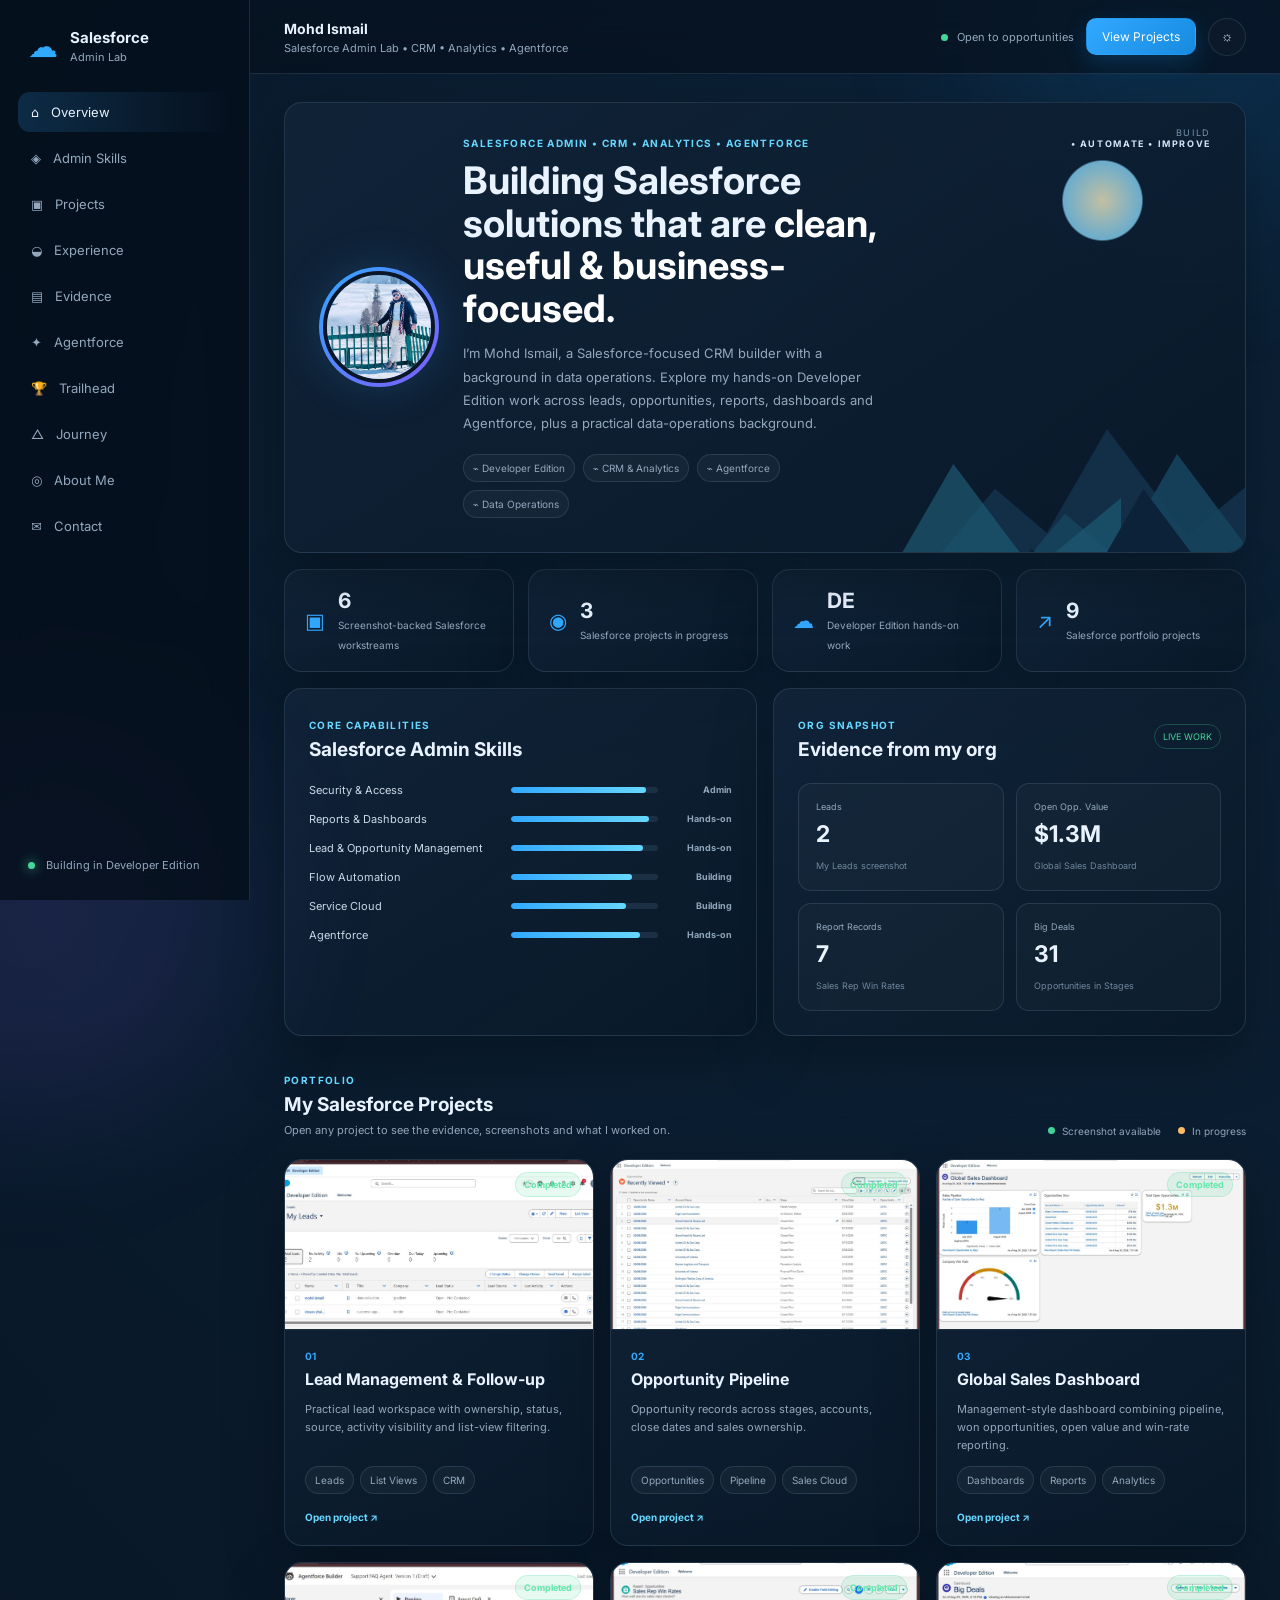
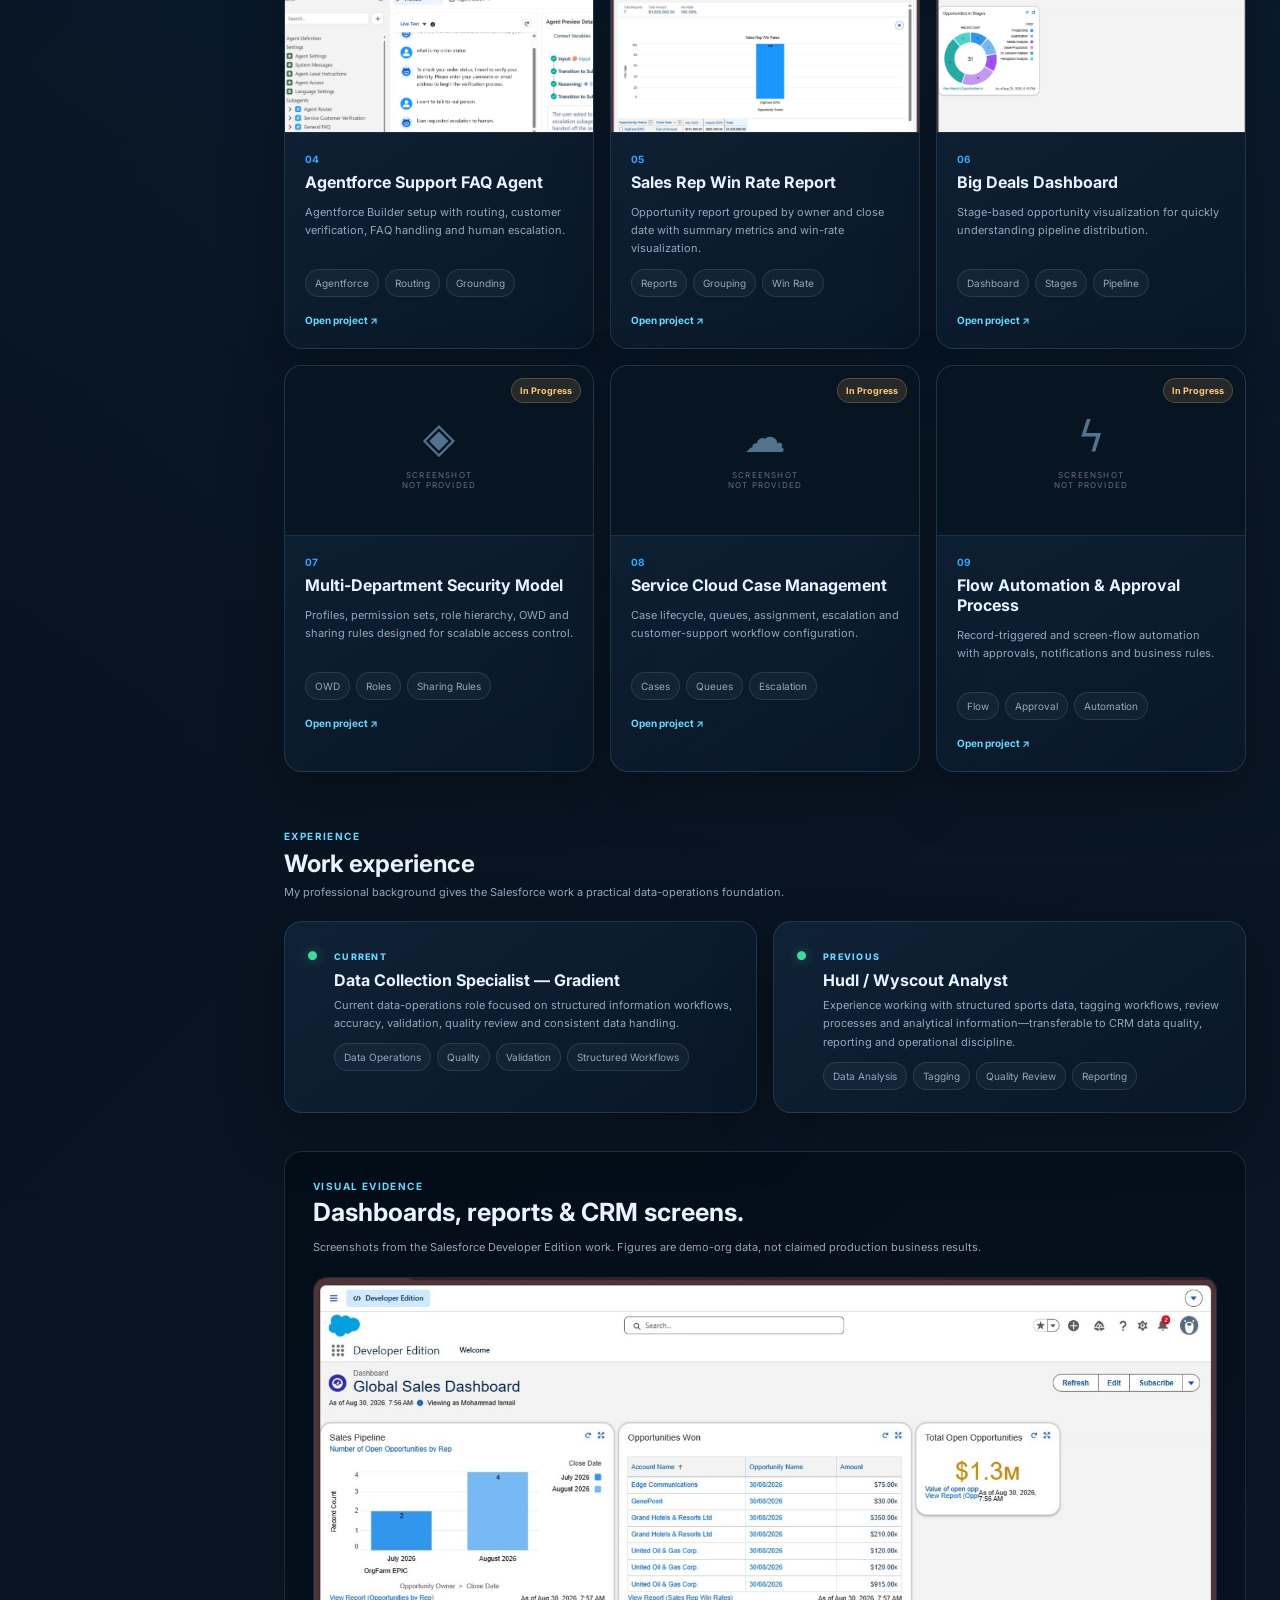
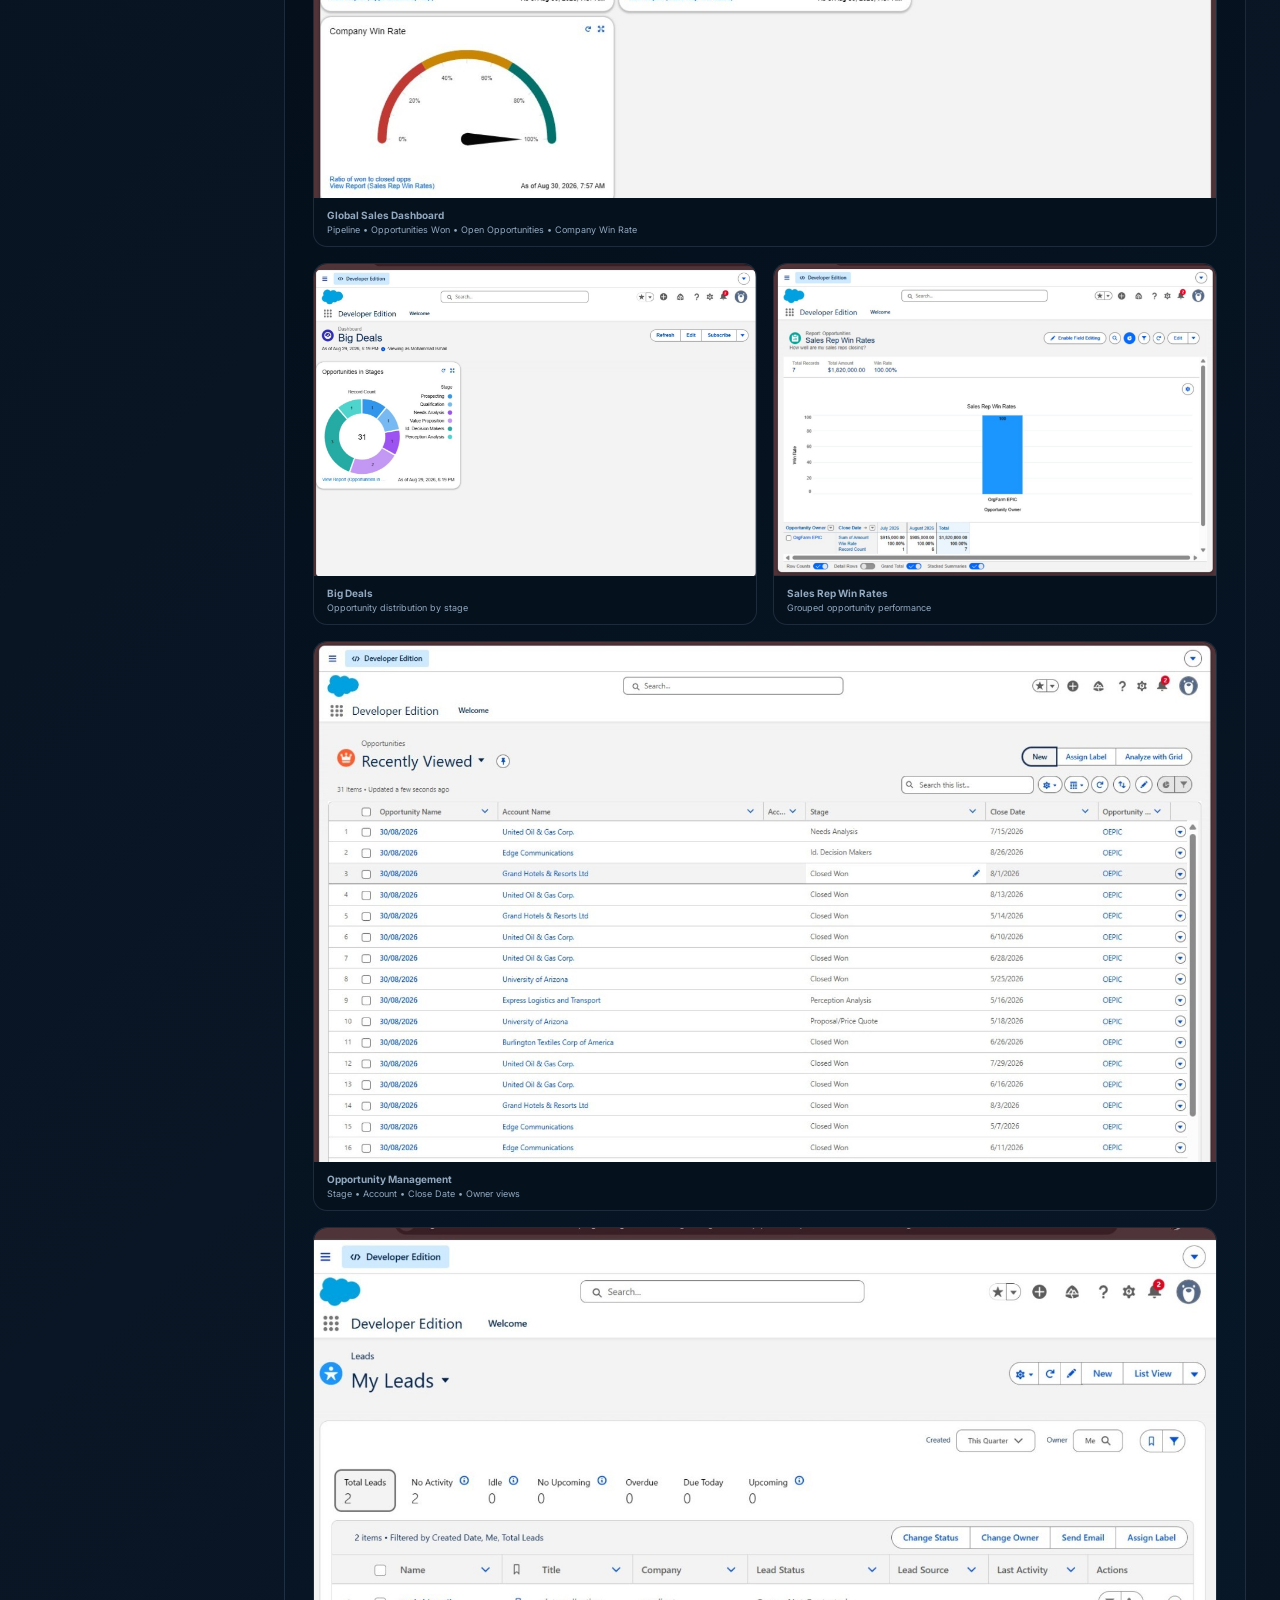
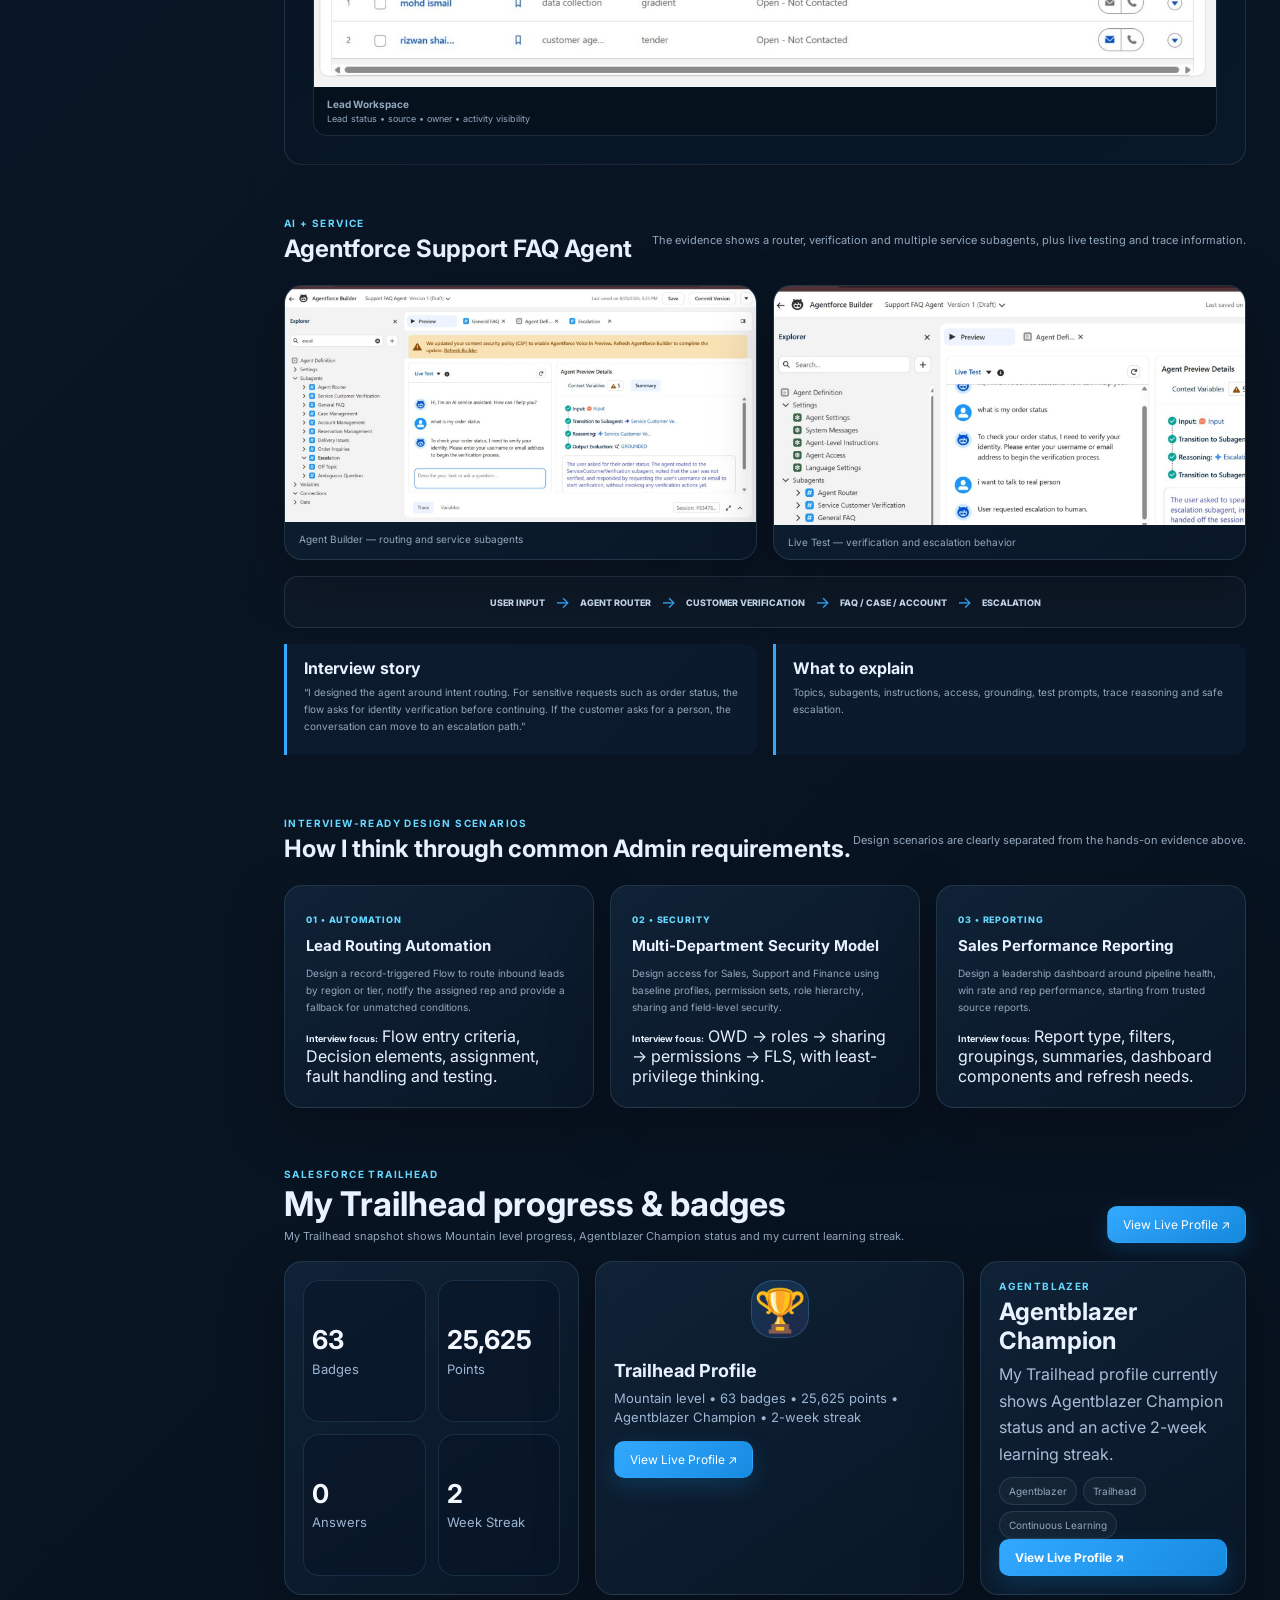
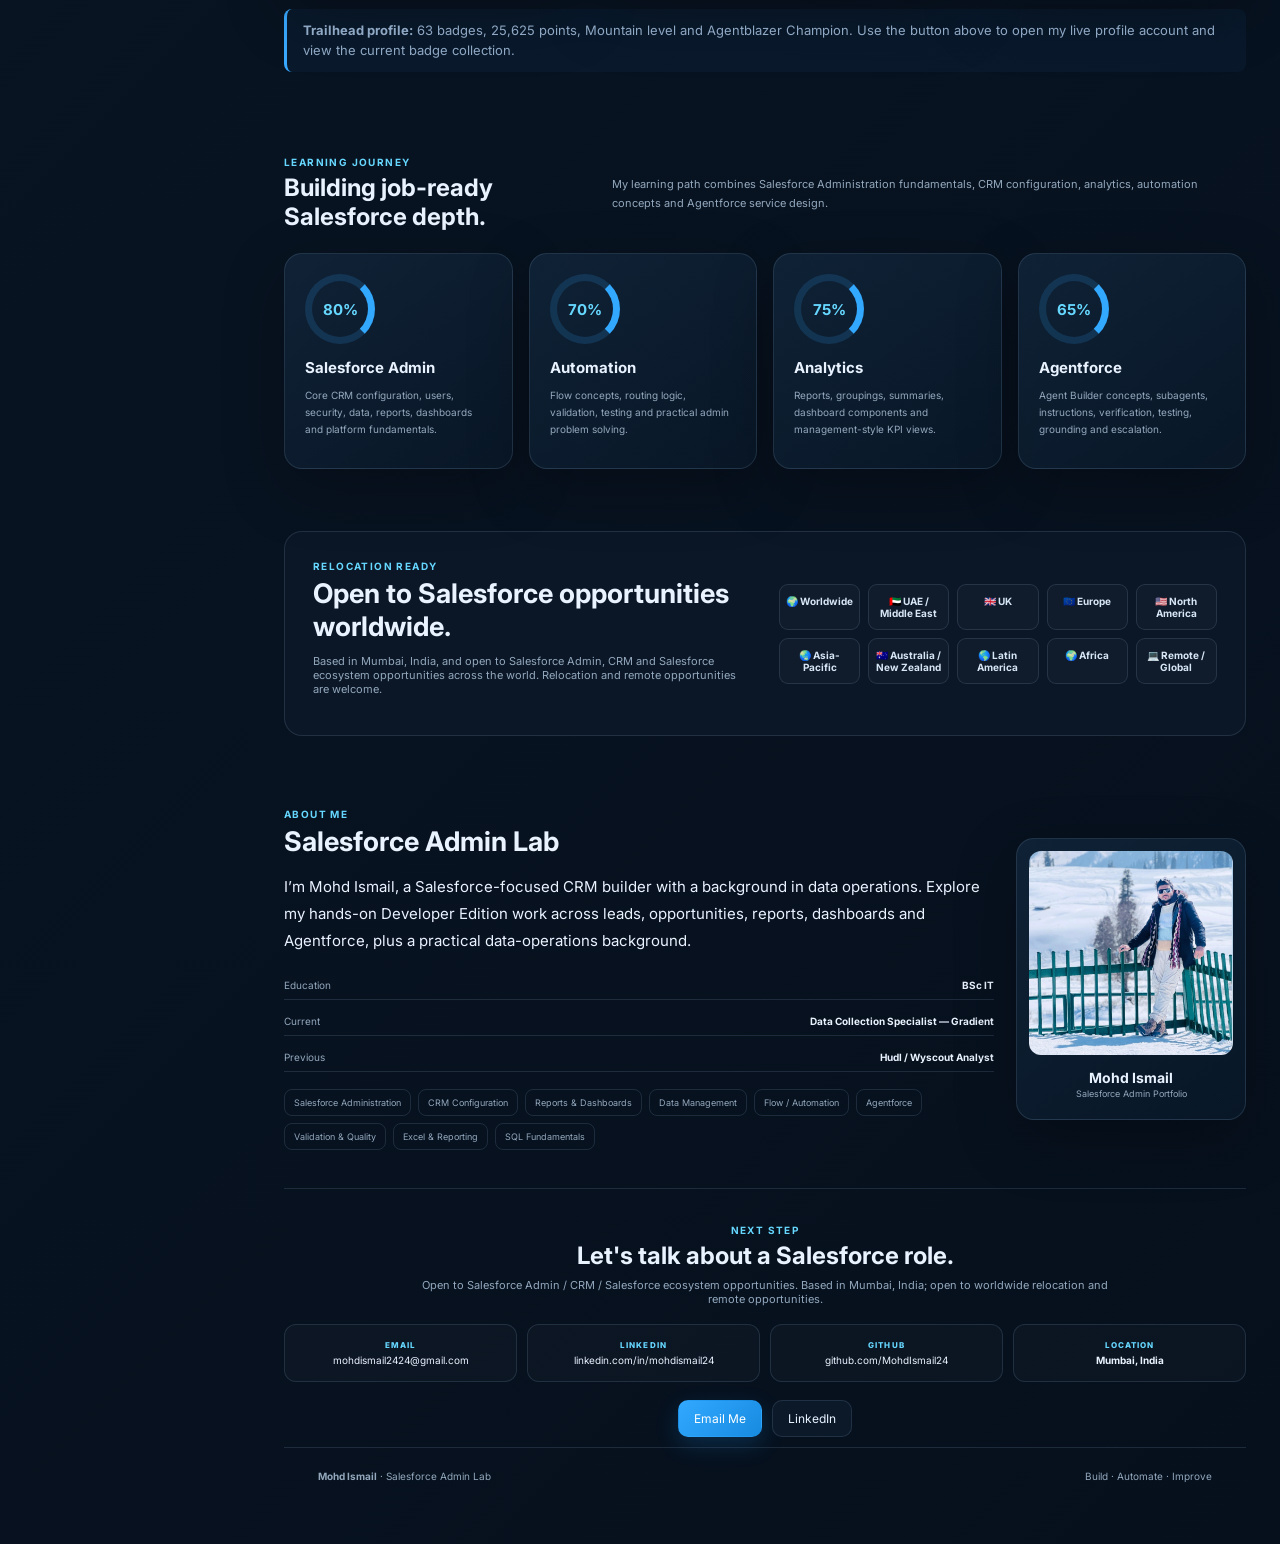
==== index_fixed_trailhead.html @ de97c4da "Add files via upload" ====
<!DOCTYPE html>
<html lang="en">
<head>
<meta charset="UTF-8"><meta name="viewport" content="width=device-width,initial-scale=1.0">
<meta name="description" content="Mohd Ismail — Salesforce Admin portfolio with hands-on CRM, reporting, dashboards, Agentforce and transferable support workflow experience.">
<title>Mohd Ismail | Salesforce Admin Lab</title>
<link rel="stylesheet" href="style.css">
<style id="trailhead-normal-size">
/* Trailhead: compact, normal portfolio section */
.trailhead-section{
  padding-top: 32px !important;
  padding-bottom: 32px !important;
}
.trailhead-section .section-head{
  margin-bottom: 18px !important;
  gap: 18px !important;
}
.trailhead-section .section-head h2{
  margin: 4px 0 6px !important;
  font-size: clamp(24px, 3vw, 34px) !important;
  line-height: 1.15 !important;
}
.trailhead-section .section-head p{
  margin: 0 !important;
  max-width: 720px !important;
}
.trailhead-section .trailhead-grid{
  gap: 16px !important;
}
.trailhead-section .trailhead-stats,
.trailhead-section .trailhead-profile,
.trailhead-section .agentblazer-card{
  min-height: 0 !important;
  height: auto !important;
  padding: 18px !important;
}
.trailhead-section .trail-stat{
  padding: 10px 8px !important;
}
.trailhead-section .trail-stat strong{
  font-size: 26px !important;
}
.trailhead-section .trailhead-icon{
  font-size: 42px !important;
  width: 58px !important;
  height: 58px !important;
}
.trailhead-section .trailhead-caption{
  gap: 8px !important;
}
.trailhead-section .agentblazer-card h3{
  margin: 5px 0 6px !important;
}
.trailhead-section .agentblazer-card p{
  margin: 0 0 10px !important;
}
.trailhead-section .badge-note{
  margin-top: 14px !important;
  padding: 12px 16px !important;
}
@media (max-width: 760px){
  .trailhead-section{
    padding-top: 24px !important;
    padding-bottom: 24px !important;
  }
  .trailhead-section .section-head{
    margin-bottom: 14px !important;
  }
}
</style>

</head>
<body>
<div class="bg-orb orb1"></div><div class="bg-orb orb2"></div>
<div class="app-shell">
<aside class="sidebar" id="sidebar">
  <div class="brand"><span class="sf-cloud">☁</span><div><b>Salesforce</b><small>Admin Lab</small></div></div>
  <nav>
    <a href="#overview" class="nav-link active">⌂ <span>Overview</span></a>
    <a href="#skills" class="nav-link">◈ <span>Admin Skills</span></a>
    <a href="#projects" class="nav-link">▣ <span>Projects</span></a>
    <a href="#experience" class="nav-link">◒ <span>Experience</span></a>
    <a href="#evidence" class="nav-link">▤ <span>Evidence</span></a>
    <a href="#agentforce" class="nav-link">✦ <span>Agentforce</span></a>
    <a href="#trailhead" class="nav-link">🏆 <span>Trailhead</span></a>
    <a href="#journey" class="nav-link">△ <span>Journey</span></a>
    <a href="#about" class="nav-link">◎ <span>About Me</span></a>
    <a href="#contact" class="nav-link">✉ <span>Contact</span></a>
  </nav>
  <div class="sidebar-bottom"><span class="dot"></span> Building in Developer Edition</div>
</aside>
<main class="main">
<header class="topbar">
  <button class="menu-btn" id="menuBtn">☰</button>
  <div class="top-title"><b>Mohd Ismail</b><span>Salesforce Admin Lab • CRM • Analytics • Agentforce</span></div>
  <div class="top-actions"><span class="status"><i></i> Open to opportunities</span><a href="#projects" class="btn primary">View Projects</a><button class="theme-btn" id="themeBtn" aria-label="Toggle theme">☼</button></div>
</header>
<div class="content" id="overview">
<section class="hero card">
  <div class="hero-profile">
    <div class="profile-wrap"><img src="profile.webp" class="profile-img" alt="Mohd Ismail"></div>
    <div class="hero-copy-wrap">
      <div class="eyebrow">SALESFORCE ADMIN • CRM • ANALYTICS • AGENTFORCE</div>
      <h1>Building Salesforce solutions that are <em>clean, useful &amp; business-focused.</em></h1>
      <p>I’m Mohd Ismail, a Salesforce-focused CRM builder with a background in data operations. Explore my hands-on Developer Edition work across leads, opportunities, reports, dashboards and Agentforce, plus a practical data-operations background.</p>
      <div class="hero-meta"><span>⌁ Developer Edition</span><span>⌁ CRM &amp; Analytics</span><span>⌁ Agentforce</span><span>⌁ Data Operations</span></div>
    </div>
  </div>
  <div class="mountain-art"><div class="sun"></div><div class="mountain m1"></div><div class="mountain m2"></div><div class="mountain m3"></div><div class="mountain m4"></div><div class="hero-note">BUILD<br><b>• AUTOMATE • IMPROVE</b></div></div>
</section>
<section class="stats">
  <div class="stat card"><span>▣</span><div><strong>6</strong><small>Screenshot-backed Salesforce workstreams</small></div></div>
  <div class="stat card"><span>◉</span><div><strong>3</strong><small>Salesforce projects in progress</small></div></div>
  <div class="stat card"><span>☁</span><div><strong>DE</strong><small>Developer Edition hands-on work</small></div></div>
  <div class="stat card"><span>↗</span><div><strong>9</strong><small>Salesforce portfolio projects</small></div></div>
</section>
<section class="grid-two" id="skills">
  <section class="card panel"><div class="section-head"><div><span class="kicker">CORE CAPABILITIES</span><h2>Salesforce Admin Skills</h2></div></div>
    <div class="skill"><span>Security &amp; Access</span><div class="bar"><i style="width:92%"></i></div><b>Admin</b></div>
    <div class="skill"><span>Reports &amp; Dashboards</span><div class="bar"><i style="width:94%"></i></div><b>Hands-on</b></div>
    <div class="skill"><span>Lead &amp; Opportunity Management</span><div class="bar"><i style="width:90%"></i></div><b>Hands-on</b></div>
    <div class="skill"><span>Flow Automation</span><div class="bar"><i style="width:82%"></i></div><b>Building</b></div>
    <div class="skill"><span>Service Cloud</span><div class="bar"><i style="width:78%"></i></div><b>Building</b></div>
    <div class="skill"><span>Agentforce</span><div class="bar"><i style="width:88%"></i></div><b>Hands-on</b></div>
  </section>
  <section class="card panel mini-dashboard"><div class="section-head"><div><span class="kicker">ORG SNAPSHOT</span><h2>Evidence from my org</h2></div><span class="live-pill">LIVE WORK</span></div>
    <div class="evidence-grid">
      <div class="evidence"><small>Leads</small><strong>2</strong><span>My Leads screenshot</span></div>
      <div class="evidence"><small>Open Opp. Value</small><strong>$1.3M</strong><span>Global Sales Dashboard</span></div>
      <div class="evidence"><small>Report Records</small><strong>7</strong><span>Sales Rep Win Rates</span></div>
      <div class="evidence"><small>Big Deals</small><strong>31</strong><span>Opportunities in Stages</span></div>
    </div>
  </section>
</section>
<section id="projects" class="projects-section">
  <div class="section-head section-head-wide"><div><span class="kicker">PORTFOLIO</span><h2>My Salesforce Projects</h2><p>Open any project to see the evidence, screenshots and what I worked on.</p></div><div class="legend"><span class="legend-dot done"></span> Screenshot available <span class="legend-dot progress"></span> In progress</div></div>
  <div class="project-grid">
    <a class="project-card card" href="project.html?id=lead-management"><div class="project-image"><img src="leads-1.jpg" alt="Salesforce Leads screenshot"><span class="badge completed">Completed</span></div><div class="project-body"><div class="project-num">01</div><h3>Lead Management &amp; Follow-up</h3><p>Practical lead workspace with ownership, status, source, activity visibility and list-view filtering.</p><div class="chips"><span>Leads</span><span>List Views</span><span>CRM</span></div><span class="open-project">Open project ↗</span></div></a>
    <a class="project-card card" href="project.html?id=opportunity-pipeline"><div class="project-image"><img src="opportunities-1.jpg" alt="Salesforce Opportunities screenshot"><span class="badge completed">Completed</span></div><div class="project-body"><div class="project-num">02</div><h3>Opportunity Pipeline</h3><p>Opportunity records across stages, accounts, close dates and sales ownership.</p><div class="chips"><span>Opportunities</span><span>Pipeline</span><span>Sales Cloud</span></div><span class="open-project">Open project ↗</span></div></a>
    <a class="project-card card" href="project.html?id=global-sales-dashboard"><div class="project-image"><img src="dashboard-1.jpg" alt="Global Sales Dashboard screenshot"><span class="badge completed">Completed</span></div><div class="project-body"><div class="project-num">03</div><h3>Global Sales Dashboard</h3><p>Management-style dashboard combining pipeline, won opportunities, open value and win-rate reporting.</p><div class="chips"><span>Dashboards</span><span>Reports</span><span>Analytics</span></div><span class="open-project">Open project ↗</span></div></a>
    <a class="project-card card" href="project.html?id=agentforce-support"><div class="project-image"><img src="agentforce-1.jpg" alt="Agentforce Builder screenshot"><span class="badge completed">Completed</span></div><div class="project-body"><div class="project-num">04</div><h3>Agentforce Support FAQ Agent</h3><p>Agentforce Builder setup with routing, customer verification, FAQ handling and human escalation.</p><div class="chips"><span>Agentforce</span><span>Routing</span><span>Grounding</span></div><span class="open-project">Open project ↗</span></div></a>
    <a class="project-card card" href="project.html?id=sales-rep-win-rates"><div class="project-image"><img src="win-rate.jpg" alt="Sales Rep Win Rates report screenshot"><span class="badge completed">Completed</span></div><div class="project-body"><div class="project-num">05</div><h3>Sales Rep Win Rate Report</h3><p>Opportunity report grouped by owner and close date with summary metrics and win-rate visualization.</p><div class="chips"><span>Reports</span><span>Grouping</span><span>Win Rate</span></div><span class="open-project">Open project ↗</span></div></a>
    <a class="project-card card" href="project.html?id=big-deals-dashboard"><div class="project-image"><img src="big-deals.jpg" alt="Big Deals dashboard screenshot"><span class="badge completed">Completed</span></div><div class="project-body"><div class="project-num">06</div><h3>Big Deals Dashboard</h3><p>Stage-based opportunity visualization for quickly understanding pipeline distribution.</p><div class="chips"><span>Dashboard</span><span>Stages</span><span>Pipeline</span></div><span class="open-project">Open project ↗</span></div></a>
    <a class="project-card card in-progress" href="project.html?id=security-model"><div class="project-image no-image"><div class="progress-visual">◈<small>SCREENSHOT<br>NOT PROVIDED</small></div><span class="badge progress-badge">In Progress</span></div><div class="project-body"><div class="project-num">07</div><h3>Multi-Department Security Model</h3><p>Profiles, permission sets, role hierarchy, OWD and sharing rules designed for scalable access control.</p><div class="chips"><span>OWD</span><span>Roles</span><span>Sharing Rules</span></div><span class="open-project">Open project ↗</span></div></a>
    <a class="project-card card in-progress" href="project.html?id=service-cloud"><div class="project-image no-image"><div class="progress-visual">☁<small>SCREENSHOT<br>NOT PROVIDED</small></div><span class="badge progress-badge">In Progress</span></div><div class="project-body"><div class="project-num">08</div><h3>Service Cloud Case Management</h3><p>Case lifecycle, queues, assignment, escalation and customer-support workflow configuration.</p><div class="chips"><span>Cases</span><span>Queues</span><span>Escalation</span></div><span class="open-project">Open project ↗</span></div></a>
    <a class="project-card card in-progress" href="project.html?id=flow-automation"><div class="project-image no-image"><div class="progress-visual">ϟ<small>SCREENSHOT<br>NOT PROVIDED</small></div><span class="badge progress-badge">In Progress</span></div><div class="project-body"><div class="project-num">09</div><h3>Flow Automation &amp; Approval Process</h3><p>Record-triggered and screen-flow automation with approvals, notifications and business rules.</p><div class="chips"><span>Flow</span><span>Approval</span><span>Automation</span></div><span class="open-project">Open project ↗</span></div></a>
  </div>
</section>
<section id="experience" class="section-block">
 <div class="section-head section-head-wide"><div><span class="kicker">EXPERIENCE</span><h2>Work experience</h2><p>My professional background gives the Salesforce work a practical data-operations foundation.</p></div></div>
 <div class="experience-grid">
  <article class="experience-card card"><div class="experience-dot">●</div><div><span class="experience-label">CURRENT</span><h3>Data Collection Specialist — Gradient</h3><p>Current data-operations role focused on structured information workflows, accuracy, validation, quality review and consistent data handling.</p><div class="chips"><span>Data Operations</span><span>Quality</span><span>Validation</span><span>Structured Workflows</span></div></div></article>
  <article class="experience-card card"><div class="experience-dot">●</div><div><span class="experience-label">PREVIOUS</span><h3>Hudl / Wyscout Analyst</h3><p>Experience working with structured sports data, tagging workflows, review processes and analytical information—transferable to CRM data quality, reporting and operational discipline.</p><div class="chips"><span>Data Analysis</span><span>Tagging</span><span>Quality Review</span><span>Reporting</span></div></div></article>
 </div>
</section>
<section id="evidence" class="section-block dark-block">
 <div class="kicker">VISUAL EVIDENCE</div><h2>Dashboards, reports &amp; CRM screens.</h2><p class="lead">Screenshots from the Salesforce Developer Edition work. Figures are demo-org data, not claimed production business results.</p>
 <div class="gallery"><figure class="wide"><img src="dashboard-1.jpg" alt="Global Sales Dashboard"><figcaption><b>Global Sales Dashboard</b><span>Pipeline • Opportunities Won • Open Opportunities • Company Win Rate</span></figcaption></figure><figure><img src="big-deals.jpg" alt="Big Deals dashboard"><figcaption><b>Big Deals</b><span>Opportunity distribution by stage</span></figcaption></figure><figure><img src="win-rate.jpg" alt="Sales Rep Win Rates report"><figcaption><b>Sales Rep Win Rates</b><span>Grouped opportunity performance</span></figcaption></figure><figure class="wide"><img src="opportunities-1.jpg" alt="Opportunity list view"><figcaption><b>Opportunity Management</b><span>Stage • Account • Close Date • Owner views</span></figcaption></figure><figure class="wide"><img src="leads-1.jpg" alt="Lead list view"><figcaption><b>Lead Workspace</b><span>Lead status • source • owner • activity visibility</span></figcaption></figure></div>
</section>
<section id="agentforce" class="section-block">
 <div class="section-head"><div><div class="kicker">AI + SERVICE</div><h2>Agentforce Support FAQ Agent</h2></div><p>The evidence shows a router, verification and multiple service subagents, plus live testing and trace information.</p></div>
 <div class="agent-layout"><div class="agent-shot card"><img src="agentforce-2.jpg" alt="Agentforce Builder with subagents"><span>Agent Builder — routing and service subagents</span></div><div class="agent-shot card"><img src="agentforce-1.jpg" alt="Agentforce live test"><span>Live Test — verification and escalation behavior</span></div></div>
 <div class="flow"><span>USER INPUT</span><i>→</i><span>AGENT ROUTER</span><i>→</i><span>CUSTOMER VERIFICATION</span><i>→</i><span>FAQ / CASE / ACCOUNT</span><i>→</i><span>ESCALATION</span></div>
 <div class="interview"><div><b>Interview story</b><p>“I designed the agent around intent routing. For sensitive requests such as order status, the flow asks for identity verification before continuing. If the customer asks for a person, the conversation can move to an escalation path.”</p></div><div><b>What to explain</b><p>Topics, subagents, instructions, access, grounding, test prompts, trace reasoning and safe escalation.</p></div></div>
</section>
<section id="scenarios" class="section-block scenario-section">
 <div class="section-head"><div><div class="kicker">INTERVIEW-READY DESIGN SCENARIOS</div><h2>How I think through common Admin requirements.</h2></div><p>Design scenarios are clearly separated from the hands-on evidence above.</p></div>
 <div class="scenario-grid"><article class="card"><span>01 • AUTOMATION</span><h3>Lead Routing Automation</h3><p>Design a record-triggered Flow to route inbound leads by region or tier, notify the assigned rep and provide a fallback for unmatched conditions.</p><b>Interview focus:</b> Flow entry criteria, Decision elements, assignment, fault handling and testing.</article><article class="card"><span>02 • SECURITY</span><h3>Multi-Department Security Model</h3><p>Design access for Sales, Support and Finance using baseline profiles, permission sets, role hierarchy, sharing and field-level security.</p><b>Interview focus:</b> OWD → roles → sharing → permissions → FLS, with least-privilege thinking.</article><article class="card"><span>03 • REPORTING</span><h3>Sales Performance Reporting</h3><p>Design a leadership dashboard around pipeline health, win rate and rep performance, starting from trusted source reports.</p><b>Interview focus:</b> Report type, filters, groupings, summaries, dashboard components and refresh needs.</article></div>
</section>
<section id="trailhead" class="section-block trailhead-section">
  <div class="section-head section-head-wide">
    <div>
      <div class="kicker">SALESFORCE TRAILHEAD</div>
      <h2>My Trailhead progress &amp; badges</h2>
      <p>My Trailhead snapshot shows Mountain level progress, Agentblazer Champion status and my current learning streak.</p>
    </div>
    <a href="https://www.salesforce.com/trailblazer/mohd-ismail24" target="_blank" rel="noopener noreferrer" class="btn primary">
      View Live Profile ↗
    </a>
  </div>

  <div class="trailhead-grid">
    <div class="trailhead-stats card">
      <div class="trail-stat"><strong>63</strong><span>Badges</span></div>
      <div class="trail-stat"><strong>25,625</strong><span>Points</span></div>
      <div class="trail-stat"><strong>0</strong><span>Answers</span></div>
      <div class="trail-stat"><strong>2</strong><span>Week Streak</span></div>
    </div>

    <div class="trailhead-profile card trailhead-no-photo">
      <div class="trailhead-icon">🏆</div>
      <div class="trailhead-caption">
        <b>Trailhead Profile</b>
        <span>Mountain level • 63 badges • 25,625 points • Agentblazer Champion • 2-week streak</span>
        <a href="https://www.salesforce.com/trailblazer/mohd-ismail24" target="_blank" rel="noopener noreferrer" class="btn primary">
          View Live Profile ↗
        </a>
      </div>
    </div>

    <div class="agentblazer-card card">
      <span class="kicker">AGENTBLAZER</span>
      <h3>Agentblazer Champion</h3>
      <p>My Trailhead profile currently shows Agentblazer Champion status and an active 2-week learning streak.</p>
      <div class="chips">
        <span>Agentblazer</span>
        <span>Trailhead</span>
        <span>Continuous Learning</span>
      </div>
      <a href="https://www.salesforce.com/trailblazer/mohd-ismail24" target="_blank" rel="noopener noreferrer" class="btn primary">
        View Live Profile ↗
      </a>
    </div>
  </div>

  <div class="badge-note">
    <b>Trailhead profile:</b> 63 badges, 25,625 points, Mountain level and Agentblazer Champion. Use the button above to open my live profile account and view the current badge collection.
  </div>
</section>
<section id="journey" class="section-block journey-section">
 <div class="section-head"><div><div class="kicker">LEARNING JOURNEY</div><h2>Building job-ready Salesforce depth.</h2></div><p>My learning path combines Salesforce Administration fundamentals, CRM configuration, analytics, automation concepts and Agentforce service design.</p></div>
 <div class="journey-grid"><article class="card"><div class="ring"><strong>80%</strong></div><h3>Salesforce Admin</h3><p>Core CRM configuration, users, security, data, reports, dashboards and platform fundamentals.</p></article><article class="card"><div class="ring"><strong>70%</strong></div><h3>Automation</h3><p>Flow concepts, routing logic, validation, testing and practical admin problem solving.</p></article><article class="card"><div class="ring"><strong>75%</strong></div><h3>Analytics</h3><p>Reports, groupings, summaries, dashboard components and management-style KPI views.</p></article><article class="card"><div class="ring"><strong>65%</strong></div><h3>Agentforce</h3><p>Agent Builder concepts, subagents, instructions, verification, testing, grounding and escalation.</p></article></div>
</section>
<section id="relocation" class="section-block relocation-section"><div class="relocation-card"><div><div class="kicker">RELOCATION READY</div><h2>Open to Salesforce opportunities worldwide.</h2><p>Based in Mumbai, India, and open to Salesforce Admin, CRM and Salesforce ecosystem opportunities across the world. Relocation and remote opportunities are welcome.</p></div><div class="country-grid"><span>🌍 Worldwide</span><span>🇦🇪 UAE / Middle East</span><span>🇬🇧 UK</span><span>🇪🇺 Europe</span><span>🇺🇸 North America</span><span>🌏 Asia-Pacific</span><span>🇦🇺 Australia / New Zealand</span><span>🌎 Latin America</span><span>🌍 Africa</span><span>💻 Remote / Global</span></div></div></section>
<section id="about" class="section-block about-section"><div class="about-grid"><div><div class="kicker">ABOUT ME</div><h2>Salesforce Admin Lab</h2><p class="about-lead">I’m Mohd Ismail, a Salesforce-focused CRM builder with a background in data operations. Explore my hands-on Developer Edition work across leads, opportunities, reports, dashboards and Agentforce, plus a practical data-operations background.</p><div class="about-list"><div><span>Education</span><b>BSc IT</b></div><div><span>Current</span><b>Data Collection Specialist — Gradient</b></div><div><span>Previous</span><b>Hudl / Wyscout Analyst</b></div></div><div class="skill-grid"><span>Salesforce Administration</span><span>CRM Configuration</span><span>Reports &amp; Dashboards</span><span>Data Management</span><span>Flow / Automation</span><span>Agentforce</span><span>Validation &amp; Quality</span><span>Excel &amp; Reporting</span><span>SQL Fundamentals</span></div></div><aside class="about-photo card"><img src="profile.webp" alt="Mohd Ismail"><h3>Mohd Ismail</h3><p>Salesforce Admin Portfolio</p></aside></div></section>
<section id="contact" class="section-block contact-section"><div class="kicker">NEXT STEP</div><h2>Let's talk about a Salesforce role.</h2><p>Open to Salesforce Admin / CRM / Salesforce ecosystem opportunities. Based in Mumbai, India; open to worldwide relocation and remote opportunities.</p><div class="contact-grid"><div><span>EMAIL</span><a href="mailto:mohdismail2424@gmail.com">mohdismail2424@gmail.com</a></div><div><span>LINKEDIN</span><a href="https://www.linkedin.com/in/mohdismail24/" target="_blank" rel="noreferrer">linkedin.com/in/mohdismail24</a></div><div><span>GITHUB</span><a href="https://github.com/MohdIsmail24" target="_blank" rel="noreferrer">github.com/MohdIsmail24</a></div><div><span>LOCATION</span><b>Mumbai, India</b></div></div><div class="actions"><a class="btn primary" href="mailto:mohdismail2424@gmail.com">Email Me</a><a class="btn" href="https://www.linkedin.com/in/mohdismail24/" target="_blank" rel="noreferrer">LinkedIn</a></div></section>
<footer><div><b>Mohd Ismail</b> · Salesforce Admin Lab</div><div>Build · Automate · Improve</div></footer>
</div></main></div>
<script src="script.js"></script>
</body></html>
---- style.css ----
@import url('https://fonts.googleapis.com/css2?family=Inter:wght@400;500;600;700;800&display=swap');
:root{--bg:#07111f;--bg2:#0b1727;--panel:rgba(13,27,44,.88);--panel2:#102239;--text:#e9f2ff;--muted:#93a8bd;--line:rgba(149,181,212,.16);--blue:#32a8ff;--blue2:#168be0;--cyan:#66d7ff;--green:#44d69a;--purple:#9a7cff;--shadow:0 20px 60px rgba(0,0,0,.28)}*{box-sizing:border-box}html{scroll-behavior:smooth}body{margin:0;font-family:Inter,system-ui,sans-serif;color:var(--text);background:radial-gradient(circle at 75% 5%,rgba(38,124,190,.16),transparent 28%),linear-gradient(135deg,#06101d,#0a1625 50%,#06101d);min-height:100vh}body.light{--bg:#eef5fb;--bg2:#f7fbff;--panel:rgba(255,255,255,.92);--panel2:#f4f9fd;--text:#13243a;--muted:#60748a;--line:rgba(39,82,119,.14);background:#eef5fb}.bg-orb{position:fixed;width:420px;height:420px;border-radius:50%;filter:blur(80px);opacity:.12;pointer-events:none}.orb1{background:#168be0;top:-180px;right:-120px}.orb2{background:#8d6cff;bottom:-220px;left:-180px}.app-shell{display:flex;min-height:100vh}.sidebar{width:250px;position:fixed;inset:0 auto 0 0;background:rgba(5,15,27,.82);backdrop-filter:blur(20px);border-right:1px solid var(--line);padding:28px 18px;z-index:20}.light .sidebar{background:rgba(246,250,254,.92)}.brand{display:flex;align-items:center;gap:12px;padding:0 10px 28px}.sf-cloud{font-size:30px;color:#31a9ff}.brand b{display:block;font-size:15px}.brand small{display:block;color:var(--muted);font-size:11px;margin-top:3px}.sidebar nav{display:grid;gap:6px}.nav-link{color:var(--muted);text-decoration:none;padding:12px 13px;border-radius:12px;display:flex;gap:12px;align-items:center;font-size:13px}.nav-link:hover,.nav-link.active{color:var(--text);background:linear-gradient(90deg,rgba(50,168,255,.18),transparent)}.sidebar-bottom{position:absolute;bottom:28px;left:28px;right:18px;color:var(--muted);font-size:11px}.dot{display:inline-block;width:7px;height:7px;background:var(--green);border-radius:50%;margin-right:8px;box-shadow:0 0 12px var(--green)}.main{margin-left:250px;width:calc(100% - 250px)}.topbar{height:74px;border-bottom:1px solid var(--line);display:flex;align-items:center;justify-content:space-between;padding:0 34px;position:sticky;top:0;background:rgba(6,16,29,.7);backdrop-filter:blur(18px);z-index:10}.light .topbar{background:rgba(244,249,253,.8)}.menu-btn{display:none}.top-title b{font-size:14px}.top-title span{display:block;font-size:11px;color:var(--muted);margin-top:3px}.top-actions{display:flex;align-items:center;gap:12px}.status{font-size:11px;color:var(--muted)}.status i{display:inline-block;width:7px;height:7px;background:var(--green);border-radius:50%;margin-right:6px}.btn{border:1px solid var(--line);background:var(--panel);color:var(--text);padding:10px 15px;border-radius:10px;text-decoration:none;font-size:12px;cursor:pointer}.btn.primary{background:linear-gradient(135deg,var(--blue),var(--blue2));border-color:transparent;color:#fff;box-shadow:0 8px 22px rgba(22,139,224,.22)}.theme-btn{width:38px;height:38px;border-radius:50%;border:1px solid var(--line);background:var(--panel);color:var(--text);cursor:pointer}.content{padding:28px 34px 40px;max-width:1500px;margin:auto}.card{background:linear-gradient(145deg,rgba(17,36,57,.88),rgba(9,24,40,.86));border:1px solid var(--line);box-shadow:var(--shadow);border-radius:18px}.light .card{background:rgba(255,255,255,.92)}.hero{min-height:340px;padding:34px;display:grid;grid-template-columns:1.45fr .85fr;overflow:hidden;position:relative}.hero-profile{display:flex;gap:24px;align-items:center;position:relative;z-index:2}.profile-wrap{padding:4px;border-radius:50%;background:linear-gradient(135deg,var(--blue),#7c5cff);box-shadow:0 0 45px rgba(50,168,255,.18)}.profile-img{width:112px;height:112px;border-radius:50%;object-fit:cover;display:block;border:4px solid var(--bg2)}.eyebrow,.kicker{font-size:10px;letter-spacing:.14em;color:var(--cyan);font-weight:700}.hero h1{font-size:38px;line-height:1.12;margin:10px 0 13px;max-width:750px}.hero h1 em{font-style:normal;color:#fff}.light .hero h1 em{color:var(--text)}.hero p{color:var(--muted);font-size:13px;line-height:1.8;max-width:760px}.hero-meta{display:flex;flex-wrap:wrap;gap:8px;margin-top:18px}.hero-meta span,.chips span{border:1px solid var(--line);background:rgba(255,255,255,.035);padding:7px 9px;border-radius:999px;color:var(--muted);font-size:10px}.mountain-art{position:relative;min-height:270px;overflow:hidden;margin:-34px -34px -34px 0}.sun{position:absolute;width:85px;height:85px;border-radius:50%;background:radial-gradient(circle,#fff6c8,#8bdcff 65%,transparent 68%);right:100px;top:55px;opacity:.75}.mountain{position:absolute;bottom:-80px;transform:rotate(0deg);width:110%;height:260px;clip-path:polygon(0 100%,30% 45%,43% 62%,58% 22%,78% 63%,100% 35%,100% 100%)}.m1{background:#122f47;right:-30px}.m2{background:#17435e;right:-100px;bottom:-105px;opacity:.9}.m3{background:#1d5972;left:-160px;bottom:-115px;opacity:.7}.m4{background:#0c2238;left:30px;bottom:-140px}.hero-note{position:absolute;right:34px;top:24px;color:#7895ad;font-size:9px;letter-spacing:.18em;text-align:right}.hero-note b{color:#d2e7fa}.stats{display:grid;grid-template-columns:repeat(4,1fr);gap:14px;margin-top:16px}.stat{padding:18px 20px;display:flex;gap:13px;align-items:center}.stat>span{font-size:21px;color:var(--blue)}.stat strong{display:block;font-size:21px}.stat small{color:var(--muted);font-size:10px}.grid-two{display:grid;grid-template-columns:1fr 1fr;gap:16px;margin-top:16px}.panel{padding:24px}.section-head{display:flex;align-items:center;justify-content:space-between;margin-bottom:22px}.section-head h2{margin:5px 0 0;font-size:19px}.skill{display:grid;grid-template-columns:190px 1fr 62px;gap:12px;align-items:center;margin:15px 0;font-size:11px}.skill span{color:#cbd9e8}.bar{height:6px;background:#1b3045;border-radius:10px;overflow:hidden}.bar i{height:100%;display:block;background:linear-gradient(90deg,var(--blue),var(--cyan));border-radius:10px}.skill b{font-size:9px;color:var(--muted);text-align:right}.live-pill{font-size:9px;color:var(--green);border:1px solid rgba(68,214,154,.25);padding:6px 8px;border-radius:999px}.evidence-grid{display:grid;grid-template-columns:1fr 1fr;gap:12px}.evidence{padding:17px;border:1px solid var(--line);border-radius:13px;background:rgba(255,255,255,.025)}.evidence small{color:var(--muted);display:block;font-size:9px}.evidence strong{font-size:23px;display:block;margin:8px 0 5px}.evidence span{color:#6f879d;font-size:9px}.projects-section{margin-top:32px}.section-head-wide{align-items:flex-end}.section-head-wide p{color:var(--muted);font-size:11px;margin:7px 0 0}.legend{font-size:10px;color:var(--muted);display:flex;gap:7px;align-items:center}.legend-dot{width:7px;height:7px;border-radius:50%;display:inline-block}.legend-dot.done{background:var(--green)}.legend-dot.progress{background:#ffbd66;margin-left:10px}.project-grid{display:grid;grid-template-columns:repeat(3,1fr);gap:16px}.project-card{text-decoration:none;color:inherit;overflow:hidden;display:flex;flex-direction:column;transition:.25s}.project-card:hover{transform:translateY(-5px);border-color:rgba(50,168,255,.35)}.project-image{height:170px;position:relative;background:#071522;overflow:hidden;border-bottom:1px solid var(--line)}.project-image img{width:100%;height:100%;object-fit:cover;object-position:center}.badge{position:absolute;top:12px;right:12px;padding:6px 8px;border-radius:999px;font-size:9px;font-weight:700}.completed{background:rgba(68,214,154,.13);color:#63e8ac;border:1px solid rgba(68,214,154,.24)}.progress-badge{background:rgba(255,189,102,.12);color:#ffca7b;border:1px solid rgba(255,189,102,.24)}.project-body{padding:20px;position:relative;min-height:190px}.project-num{font-size:10px;color:var(--blue);font-weight:700}.project-body h3{font-size:16px;margin:7px 0}.project-body p{font-size:11px;line-height:1.65;color:var(--muted);min-height:55px}.chips{display:flex;flex-wrap:wrap;gap:6px}.open-project{display:inline-block;margin-top:17px;color:var(--cyan);font-size:10px;font-weight:700}.no-image{display:flex;align-items:center;justify-content:center}.progress-visual{font-size:42px;color:#52738e;text-align:center}.progress-visual small{display:block;font-size:8px;letter-spacing:.15em;color:#59728a;margin-top:8px}.trailhead-panel{min-height:250px}.trailhead-content{display:grid;grid-template-columns:130px 1fr;gap:20px;align-items:center}.trailhead-content img{width:130px;height:190px;object-fit:cover;object-position:top;border-radius:14px;border:1px solid var(--line)}.trailhead-content h3{margin:0 0 8px;font-size:16px}.trailhead-content p{font-size:11px;color:var(--muted);line-height:1.7}.trail-note{font-size:10px;color:var(--cyan);margin-top:15px}.about-lead{font-size:15px!important;color:var(--text)!important}.about-list{display:grid;gap:9px;margin:18px 0}.about-list div{display:flex;justify-content:space-between;gap:15px;padding:10px 0;border-bottom:1px solid var(--line);font-size:10px}.about-list span{color:var(--muted)}.relocation{margin-top:18px;padding:14px;border-radius:12px;background:rgba(50,168,255,.06);border:1px solid rgba(50,168,255,.13)}.relocation p{font-size:11px;line-height:1.7;color:#b7cbe0;margin:8px 0 0}footer{border-top:1px solid var(--line);padding:22px 34px;display:flex;justify-content:space-between;color:var(--muted);font-size:10px}.project-page{max-width:1450px;margin:auto;padding:0 34px}.project-top{height:78px;display:flex;align-items:center;justify-content:space-between;border-bottom:1px solid var(--line)}.back{color:var(--muted);text-decoration:none;font-size:11px}.brand-inline{font-size:12px;display:flex;gap:9px;align-items:center}.brand-inline span{font-size:22px;color:var(--blue)}.project-hero{margin-top:28px;padding:34px;display:flex;justify-content:space-between;align-items:center;min-height:220px}.project-hero h1{font-size:34px;margin:8px 0 12px}.detail-title-row{display:flex;align-items:center;gap:13px}.detail-title-row .badge{position:static}.project-hero p{max-width:850px;color:var(--muted);font-size:12px;line-height:1.8}.detail-orb{width:130px;height:130px;border-radius:50%;border:1px solid rgba(50,168,255,.2);background:radial-gradient(circle,rgba(50,168,255,.18),transparent 65%);display:flex;align-items:center;justify-content:center;flex-direction:column;color:var(--cyan);font-size:42px;flex-shrink:0}.detail-orb small{font-size:7px;letter-spacing:.14em;color:var(--muted);text-align:center;margin-top:6px}.detail-grid{display:grid;grid-template-columns:1.65fr .75fr;gap:16px;margin-top:16px}.detail-main,.detail-side{padding:24px}.gallery{display:grid;gap:18px}.gallery figure{margin:0;border:1px solid var(--line);border-radius:14px;overflow:hidden;background:#06111e}.gallery img{display:block;width:100%;height:auto;max-height:720px;object-fit:contain;background:#06111e}.gallery figcaption{padding:10px 12px;font-size:9px;color:var(--muted)}.detail-side ul{padding:0;margin:0;list-style:none;display:grid;gap:13px}.detail-side li{font-size:10px;line-height:1.55;color:#bdd0e3;padding-bottom:11px;border-bottom:1px solid var(--line)}.detail-note{margin-top:20px;padding:15px;border-radius:12px;background:rgba(50,168,255,.05);border:1px solid rgba(50,168,255,.1)}.detail-note b{font-size:10px}.detail-note p{font-size:9px;line-height:1.7;color:var(--muted)}.full{display:block;text-align:center;margin-top:18px}.empty-evidence{min-height:380px;border:1px dashed rgba(255,189,102,.25);border-radius:14px;display:flex;align-items:center;justify-content:center;flex-direction:column;text-align:center;padding:40px}.empty-evidence>div{font-size:52px;color:#ffbd66}.empty-evidence h3{margin:12px 0 8px}.empty-evidence p{max-width:560px;color:var(--muted);font-size:11px;line-height:1.8}
@media(max-width:1100px){.project-grid{grid-template-columns:repeat(2,1fr)}.hero{grid-template-columns:1fr}.mountain-art{display:none}.stats{grid-template-columns:repeat(2,1fr)}.detail-grid{grid-template-columns:1fr}.detail-orb{display:none}}
@media(max-width:760px){.sidebar{transform:translateX(-100%);transition:.25s}.sidebar.open{transform:translateX(0)}.main{margin-left:0;width:100%}.menu-btn{display:block;border:0;background:none;color:var(--text);font-size:20px}.topbar{padding:0 16px}.top-actions .status,.top-actions .btn{display:none}.content,.project-page{padding-left:16px;padding-right:16px}.hero{padding:22px}.hero-profile{align-items:flex-start;flex-direction:column}.hero h1{font-size:29px}.stats,.grid-two,.project-grid{grid-template-columns:1fr}.skill{grid-template-columns:1fr}.skill b{text-align:left}.project-top{padding:0 2px}.project-hero{padding:22px}.project-hero h1{font-size:27px}footer{padding:20px 16px;gap:12px;flex-direction:column}.trailhead-content{grid-template-columns:1fr}.trailhead-content img{width:110px;height:160px}}

/* Combined portfolio sections */
.section-block{padding:34px 0 10px;margin-top:18px}
.section-block h2{margin:5px 0 0;font-size:24px}
.section-block .lead,.section-block .section-head>p{color:var(--muted);font-size:11px;line-height:1.7}
.experience-grid{display:grid;grid-template-columns:1fr 1fr;gap:16px;margin-top:18px}
.experience-card{padding:22px;display:flex;gap:16px;align-items:flex-start}
.experience-dot{color:var(--green);font-size:12px;margin-top:4px;text-shadow:0 0 12px rgba(68,214,154,.45)}
.experience-label{font-size:9px;letter-spacing:.14em;color:var(--cyan);font-weight:800}
.experience-card h3{font-size:16px;margin:6px 0}
.experience-card p{color:var(--muted);font-size:11px;line-height:1.7;margin:0 0 10px}
.dark-block{background:linear-gradient(145deg,rgba(4,13,24,.95),rgba(9,25,42,.92));border:1px solid var(--line);border-radius:18px;padding:28px;margin-top:28px}
.dark-block h2{font-size:25px}
.dark-block .lead{max-width:760px}
.gallery{display:grid;grid-template-columns:repeat(2,1fr);gap:16px;margin-top:20px}
.gallery figure{margin:0;background:#06111e;border:1px solid var(--line);border-radius:14px;overflow:hidden}
.gallery figure.wide{grid-column:span 2}
.gallery img{display:block;width:100%;max-height:520px;object-fit:cover;object-position:top}
.gallery figcaption{padding:11px 13px;display:flex;flex-direction:column;gap:3px;font-size:10px}.gallery figcaption span{color:var(--muted);font-size:9px}
.agent-layout{display:grid;grid-template-columns:1fr 1fr;gap:16px;margin-top:16px}.agent-shot{overflow:hidden}.agent-shot img{width:100%;display:block;max-height:520px;object-fit:cover;object-position:top}.agent-shot span{display:block;padding:11px 14px;color:var(--muted);font-size:10px}
.flow{margin:16px 0;padding:15px;display:flex;justify-content:center;align-items:center;gap:10px;flex-wrap:wrap;border:1px solid var(--line);border-radius:14px;background:rgba(255,255,255,.025)}.flow span{font-size:9px;font-weight:800;color:#bdd0e3}.flow i{color:var(--blue);font-style:normal}.interview{display:grid;grid-template-columns:1fr 1fr;gap:16px}.interview>div{border-left:3px solid var(--blue);padding:14px 17px;background:rgba(50,168,255,.045);border-radius:0 12px 12px 0}.interview p{margin:6px 0;color:var(--muted);font-size:10px;line-height:1.7}
.scenario-section{background:transparent}.scenario-grid{display:grid;grid-template-columns:repeat(3,1fr);gap:16px;margin-top:18px}.scenario-grid article{padding:21px}.scenario-grid article>span{font-size:9px;color:var(--cyan);font-weight:800;letter-spacing:.1em}.scenario-grid h3{font-size:15px;margin:9px 0}.scenario-grid p{color:var(--muted);font-size:10px;line-height:1.7}.scenario-grid b{font-size:9px}
.journey-grid{display:grid;grid-template-columns:repeat(4,1fr);gap:16px;margin-top:18px}.journey-grid article{padding:20px}.journey-grid h3{font-size:15px;margin:14px 0 5px}.journey-grid p{color:var(--muted);font-size:10px;line-height:1.7}.ring{width:70px;height:70px;border-radius:50%;border:7px solid rgba(50,168,255,.16);border-right-color:var(--blue);display:grid;place-items:center;color:var(--cyan);font-size:15px}
.relocation-section{padding-bottom:20px}.relocation-card{display:grid;grid-template-columns:1fr 1fr;gap:28px;align-items:center;background:#0b1727;border:1px solid var(--line);border-radius:18px;padding:28px}.relocation-card h2{font-size:27px;margin:5px 0 8px}.relocation-card p{color:var(--muted);font-size:11px}.country-grid{display:grid;grid-template-columns:repeat(5,1fr);gap:8px}.country-grid span{border:1px solid var(--line);border-radius:9px;padding:10px 6px;text-align:center;font-size:10px;font-weight:700;color:#d7e6f5;background:rgba(255,255,255,.025)}
.about-section{padding-bottom:20px}.about-grid{display:grid;grid-template-columns:1fr 230px;gap:22px;align-items:center}.about-grid h2{font-size:27px}.about-lead{color:var(--muted);font-size:12px;line-height:1.8;max-width:820px}.about-list{display:grid;gap:7px;margin:17px 0}.about-list div{display:flex;justify-content:space-between;gap:15px;border-bottom:1px solid var(--line);padding:8px 0;font-size:10px}.about-list span{color:var(--muted)}.skill-grid{display:flex;flex-wrap:wrap;gap:7px}.skill-grid span{border:1px solid var(--line);padding:7px 9px;border-radius:8px;color:var(--muted);font-size:9px}.about-photo{padding:12px;text-align:center}.about-photo img{width:100%;aspect-ratio:1;object-fit:cover;border-radius:12px}.about-photo h3{font-size:14px;margin:10px 0 0}.about-photo p{font-size:9px;color:var(--muted);margin:2px 0 8px}
.contact-section{text-align:center;border-top:1px solid var(--line);padding-top:35px}.contact-section>p{max-width:700px;margin:8px auto;color:var(--muted);font-size:11px}.contact-grid{display:grid;grid-template-columns:repeat(4,1fr);gap:10px;max-width:1000px;margin:18px auto}.contact-grid>div{display:flex;flex-direction:column;gap:4px;padding:15px;border:1px solid var(--line);border-radius:12px;background:rgba(255,255,255,.025)}.contact-grid span{font-size:8px;letter-spacing:.14em;color:var(--cyan);font-weight:800}.contact-grid a,.contact-grid b{font-size:10px;color:var(--text);text-decoration:none;word-break:break-word}.actions{display:flex;justify-content:center;gap:10px;margin-top:15px}
@media(max-width:1100px){.experience-grid{grid-template-columns:1fr}.scenario-grid{grid-template-columns:1fr 1fr}.journey-grid{grid-template-columns:1fr 1fr}.country-grid{grid-template-columns:repeat(4,1fr)}.about-grid{grid-template-columns:1fr 200px}}
@media(max-width:760px){.section-block{padding-left:0;padding-right:0}.gallery{grid-template-columns:1fr}.gallery figure.wide{grid-column:auto}.agent-layout,.interview,.scenario-grid,.experience-grid,.about-grid{grid-template-columns:1fr}.relocation-card{grid-template-columns:1fr}.journey-grid{grid-template-columns:1fr 1fr}.country-grid,.contact-grid{grid-template-columns:1fr 1fr}.about-photo{max-width:230px}.contact-grid{max-width:none}}
@media(max-width:500px){.journey-grid,.country-grid,.contact-grid{grid-template-columns:1fr}.section-block h2{font-size:21px}}
.detail-points{display:grid;gap:10px}.detail-point{display:flex;gap:12px;align-items:flex-start;padding:13px 14px;border:1px solid var(--line);border-radius:12px;background:rgba(255,255,255,.025)}.detail-point>span{color:var(--green);font-weight:800}.detail-point p{margin:0;color:#c5d6e7;font-size:10px;line-height:1.6}.detail-outcome{margin-top:16px;padding:16px;border-radius:13px;background:rgba(50,168,255,.06);border:1px solid rgba(50,168,255,.12)}.detail-outcome p{margin:7px 0 0;color:#bfd2e5;font-size:10px;line-height:1.7}.project-summary{font-size:12px!important;color:#cfe0ef!important;margin-bottom:4px}.evidence-heading{margin-top:28px;margin-bottom:0}

/* Trailhead / https://trailhead.salesforce.com/trailblazer/mohd-ismail24). section */
.trailhead-section{position:relative}
.trailhead-grid{display:grid;grid-template-columns:1fr 1.25fr .9fr;gap:18px;align-items:stretch}
.trailhead-stats{display:grid;grid-template-columns:1fr 1fr;gap:12px;padding:18px}
.trail-stat{border:1px solid rgba(120,180,255,.14);background:rgba(8,20,38,.52);border-radius:16px;padding:20px 14px;display:flex;flex-direction:column;justify-content:center}
.trail-stat strong{font-size:32px;line-height:1.05;color:#f5f9ff}
.trail-stat span{margin-top:7px;color:#9db6d3;font-size:13px}
.trailhead-profile{overflow:hidden;padding:0;display:flex;flex-direction:column}
.trailhead-profile img{width:100%;height:100%;min-height:330px;object-fit:cover;object-position:center top;background:#101116}
.trailhead-caption{padding:14px 16px;display:flex;flex-direction:column;gap:5px;border-top:1px solid rgba(120,180,255,.14)}
.trailhead-caption span{font-size:13px;color:#9db6d3;line-height:1.45}
.agentblazer-card{padding:24px;display:flex;flex-direction:column;justify-content:center}
.agentblazer-card h3{font-size:24px;margin:8px 0 10px}
.agentblazer-card p{color:#a9bdd6;line-height:1.65;margin:0 0 16px}
.agentblazer-card a{color:#58b9ff;text-decoration:none;font-weight:700;margin-top:auto}
.badge-note{margin-top:14px;color:#8fa8c4;font-size:13px;line-height:1.5;padding:13px 16px;border-left:3px solid #39a9ff;background:rgba(30,91,145,.10);border-radius:8px}
@media(max-width:1050px){.trailhead-grid{grid-template-columns:1fr 1fr}.agentblazer-card{grid-column:1/-1}}
@media(max-width:700px){.trailhead-grid{grid-template-columns:1fr}.agentblazer-card{grid-column:auto}.trailhead-profile img{min-height:250px}}

/* Clear project screenshot viewer */
.clickable-shot{cursor:zoom-in;position:relative}
.clickable-shot img.project-screenshot{cursor:zoom-in;transition:transform .2s ease,filter .2s ease}
.clickable-shot:hover img.project-screenshot{transform:scale(1.015);filter:brightness(1.08)}
.image-lightbox{position:fixed;inset:0;background:rgba(1,7,14,.94);backdrop-filter:blur(10px);z-index:9999;display:flex;align-items:center;justify-content:center;padding:70px 40px 50px;cursor:zoom-out}
.image-lightbox img{max-width:94vw;max-height:84vh;width:auto;height:auto;object-fit:contain;border:1px solid rgba(102,215,255,.3);border-radius:10px;box-shadow:0 25px 90px rgba(0,0,0,.65);cursor:default}
.lightbox-close{position:absolute;right:28px;top:18px;width:46px;height:46px;border-radius:50%;border:1px solid rgba(255,255,255,.22);background:rgba(255,255,255,.08);color:#fff;font-size:30px;line-height:1;cursor:pointer}
.lightbox-caption{position:absolute;bottom:18px;left:50%;transform:translateX(-50%);font-size:11px;color:#b9cce0;text-align:center;background:rgba(5,16,28,.78);padding:8px 14px;border-radius:999px;border:1px solid rgba(149,181,212,.16)}
body.lightbox-open{overflow:hidden}
.trailhead-no-photo{padding:24px;display:flex;align-items:center;gap:22px;min-height:250px}
.trailhead-icon{width:92px;height:92px;border-radius:22px;display:grid;place-items:center;font-size:44px;background:linear-gradient(145deg,rgba(50,168,255,.16),rgba(154,124,255,.12));border:1px solid rgba(102,215,255,.2)}
.trailhead-no-photo .trailhead-caption{border:0;padding:0;gap:10px}
.trailhead-no-photo .trailhead-caption b{font-size:18px}
.trailhead-no-photo .trailhead-caption span{max-width:520px}
.trailhead-no-photo .trailhead-caption .btn{align-self:flex-start;margin-top:6px}
@media(max-width:700px){.image-lightbox{padding:60px 12px 55px}.image-lightbox img{max-width:98vw;max-height:78vh}.lightbox-close{right:14px;top:12px}.trailhead-no-photo{flex-direction:column;align-items:flex-start}}

.detail-explain-grid{display:grid;grid-template-columns:1fr 1fr;gap:12px;margin:18px 0}
.detail-explain{padding:16px;border:1px solid var(--line);border-radius:13px;background:rgba(255,255,255,.025)}
.detail-explain p{font-size:11px;line-height:1.75;color:var(--muted);margin:9px 0 0}
@media(max-width:760px){.detail-explain-grid{grid-template-columns:1fr}}
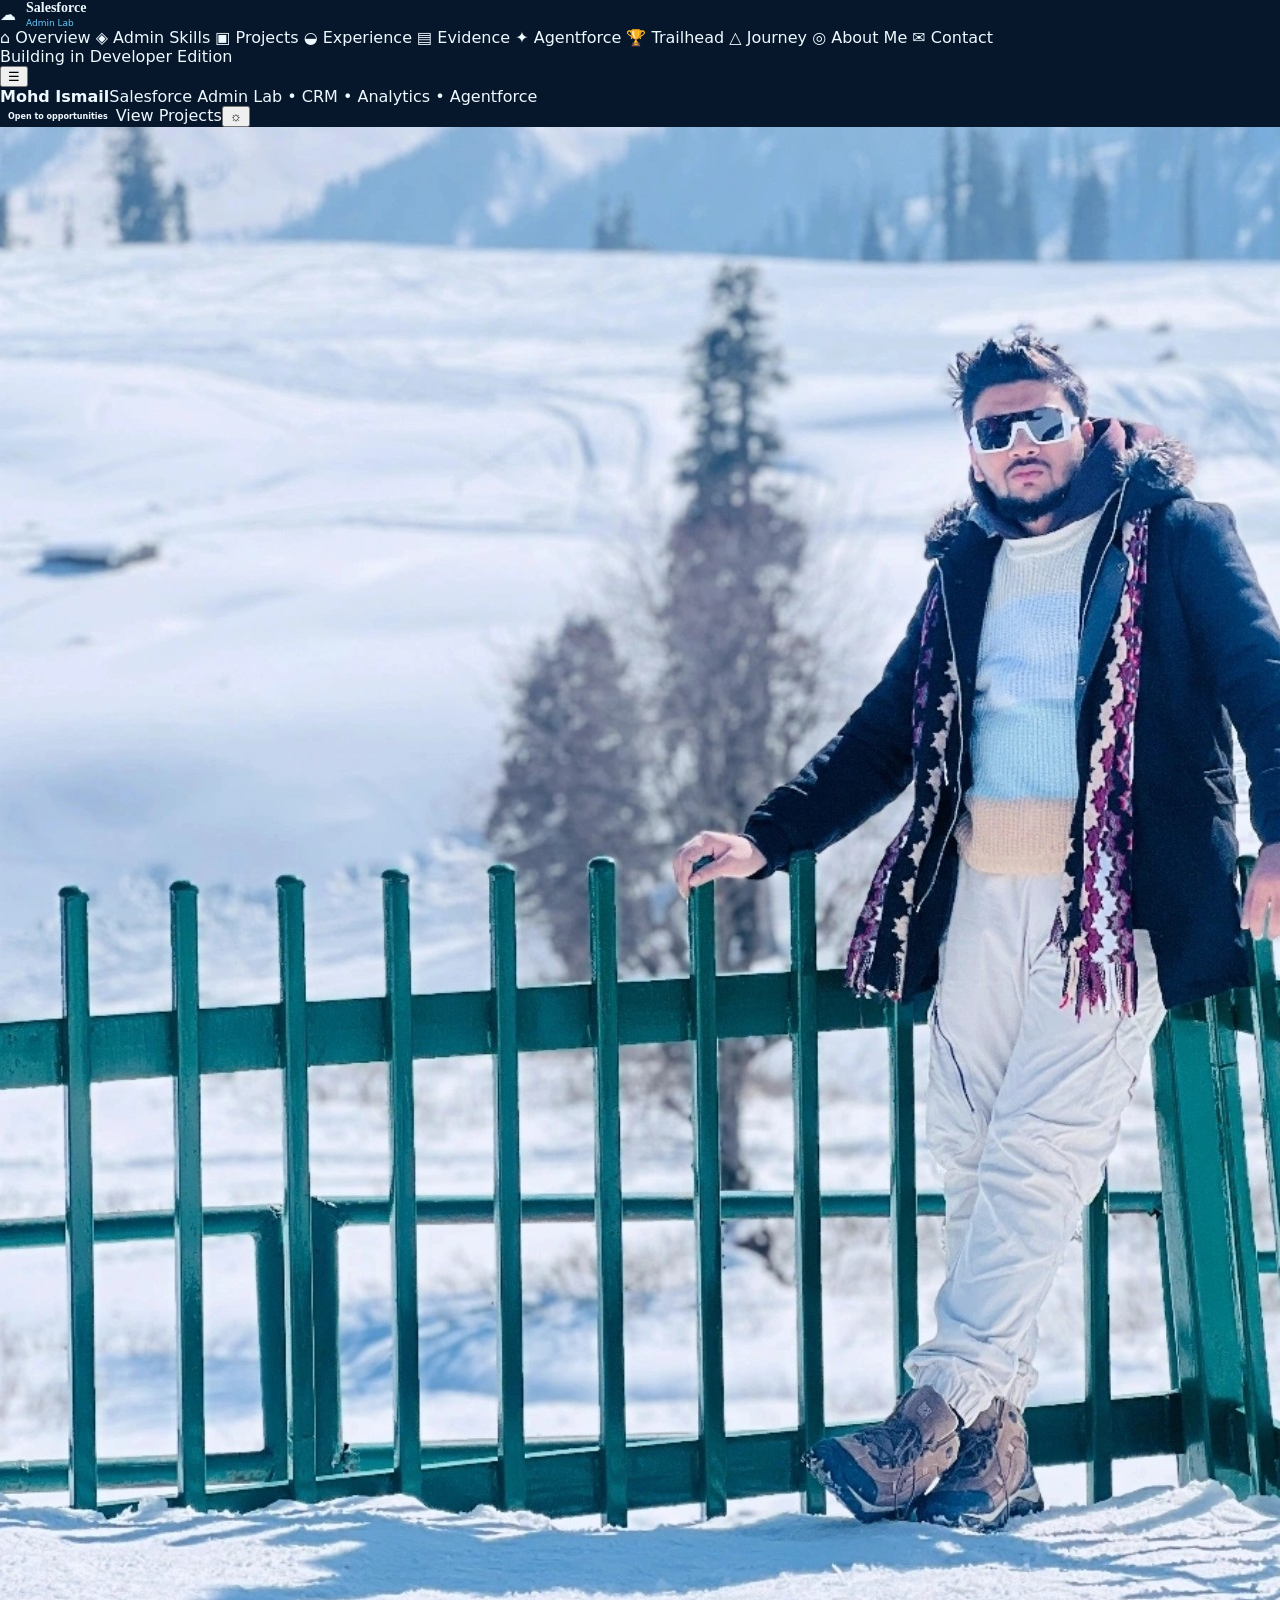
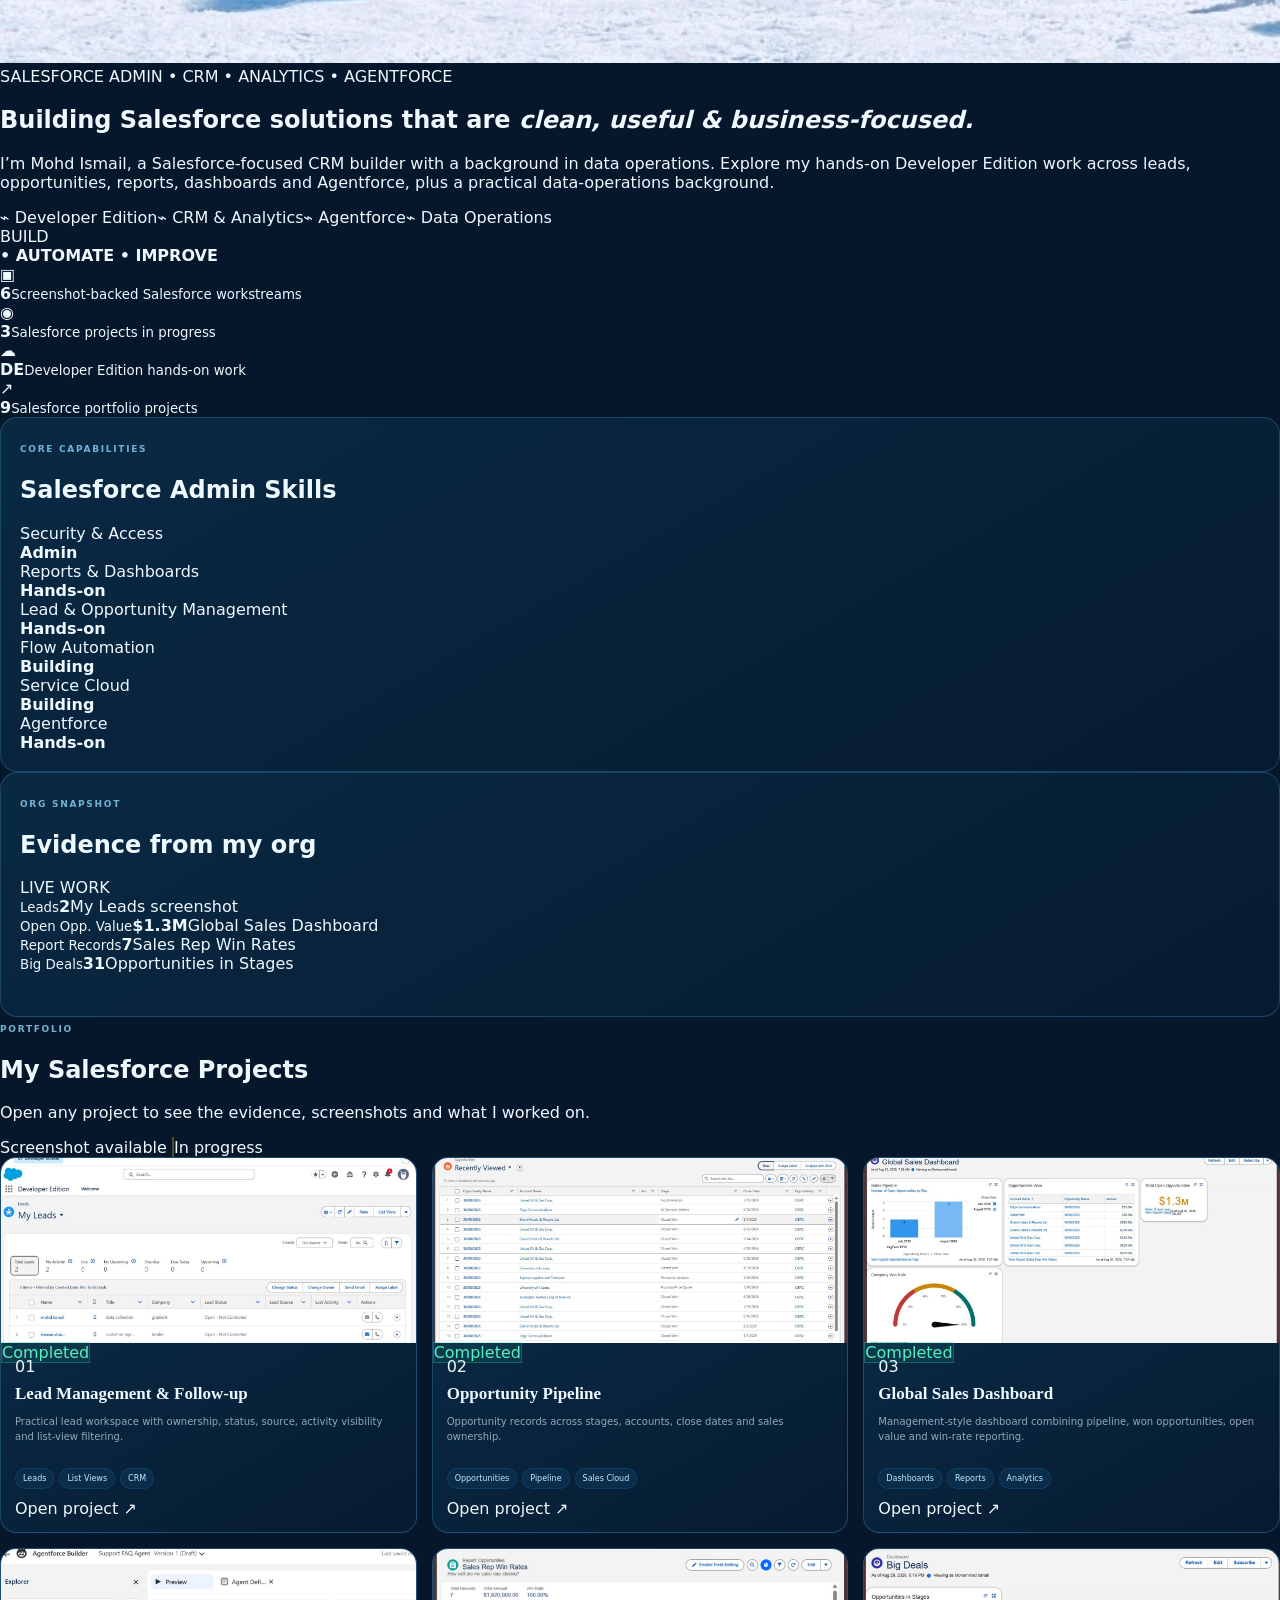
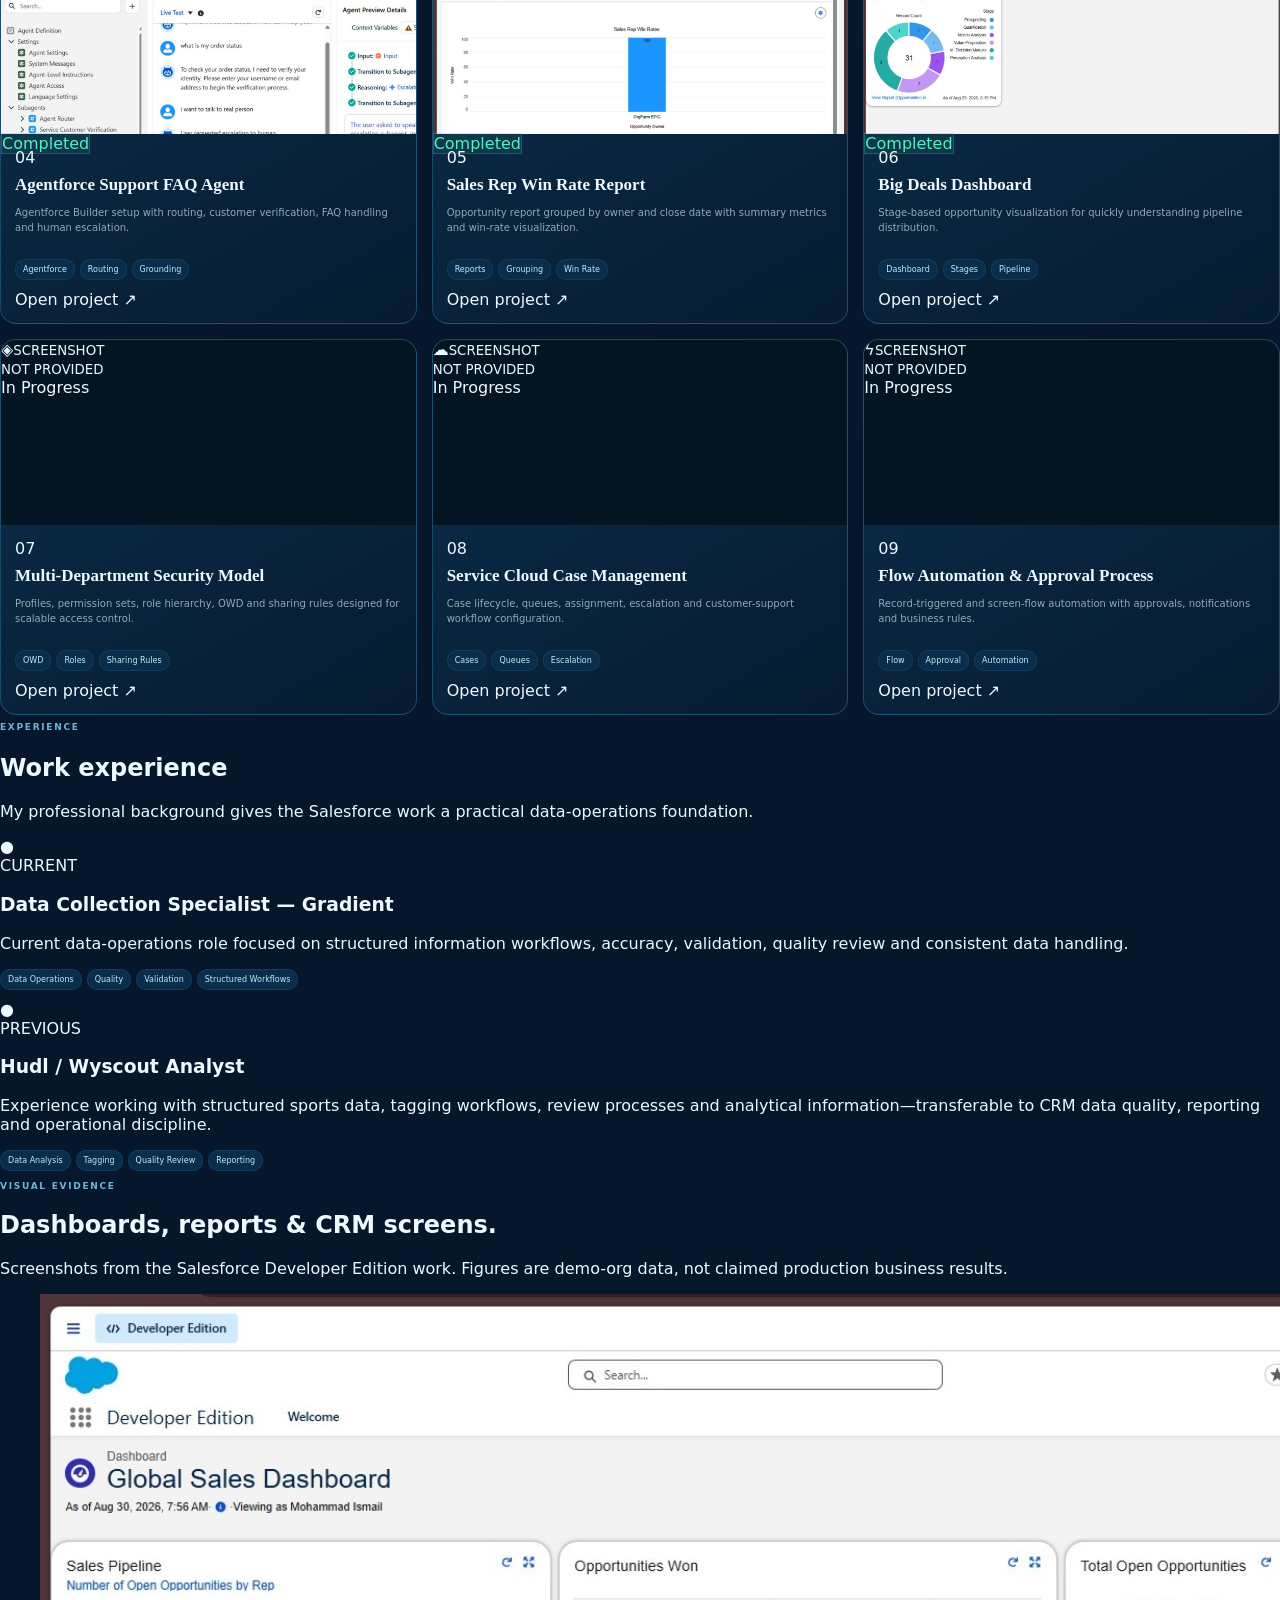
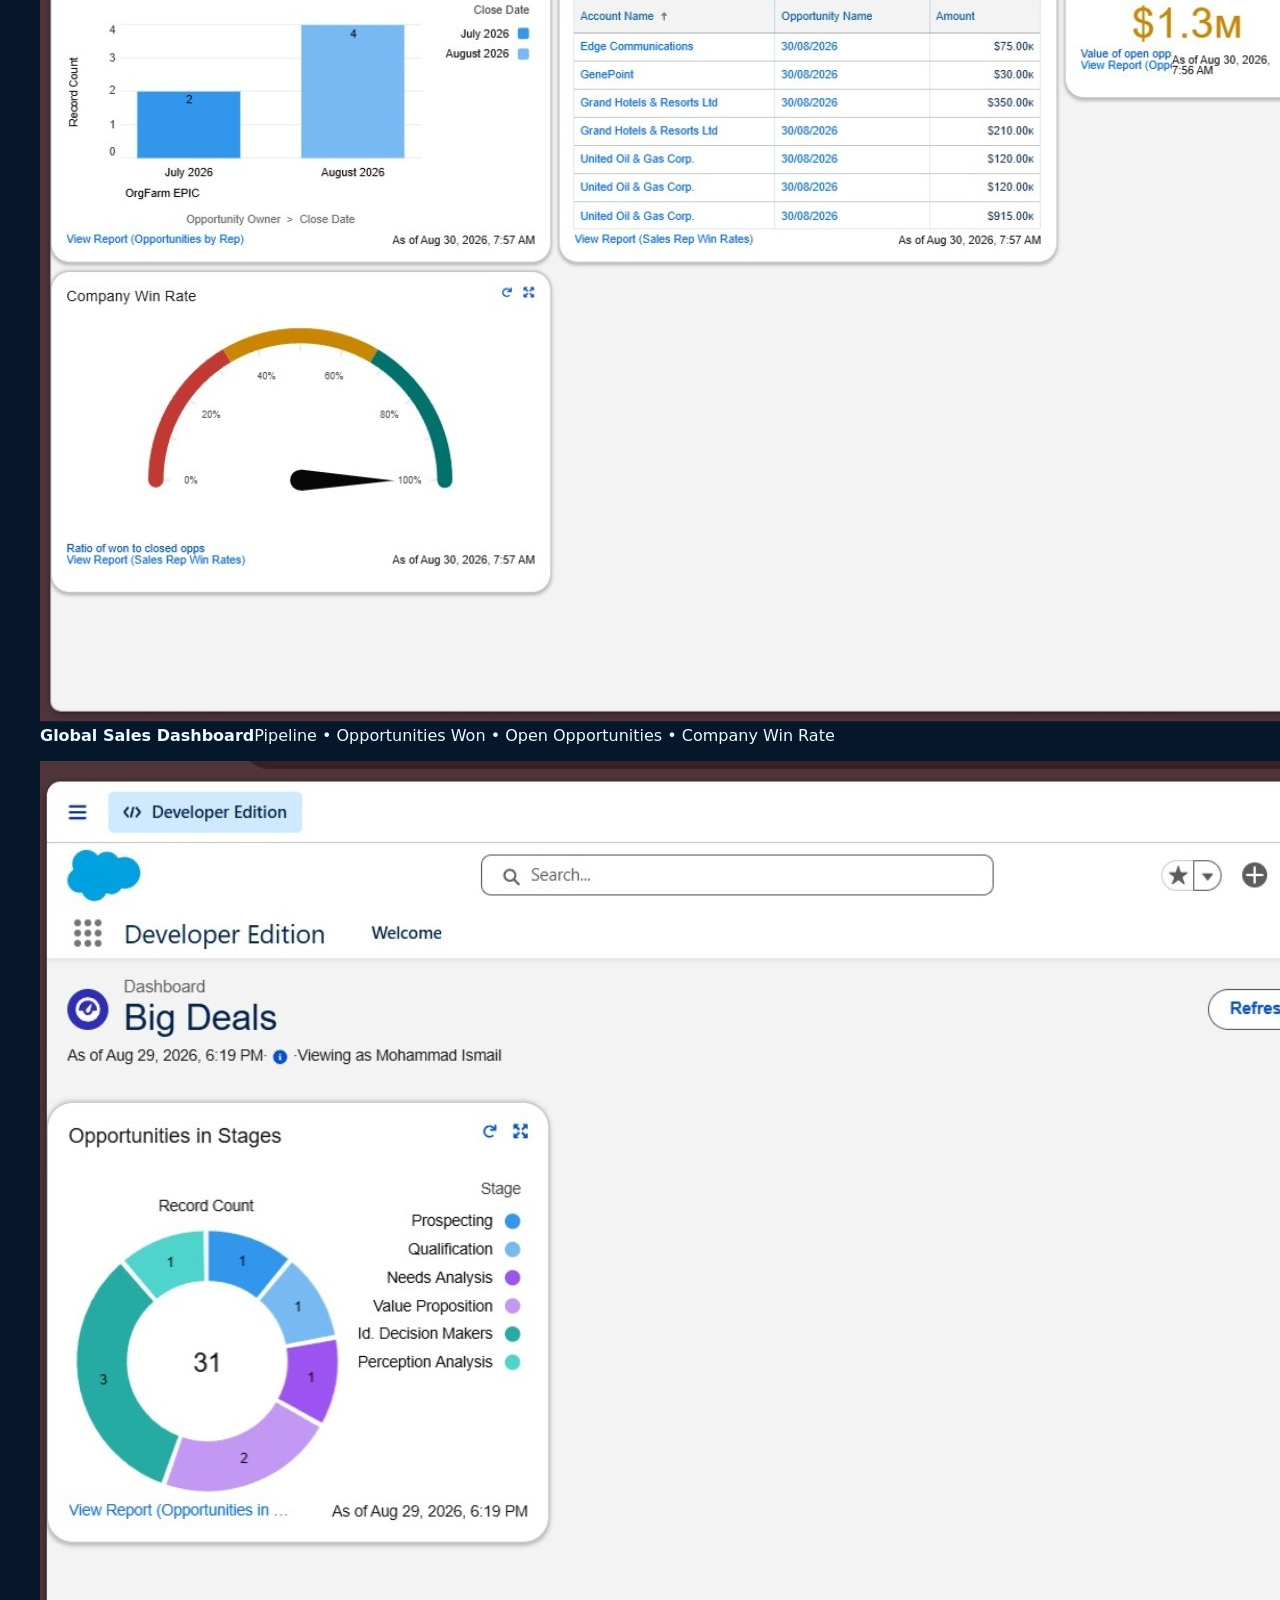
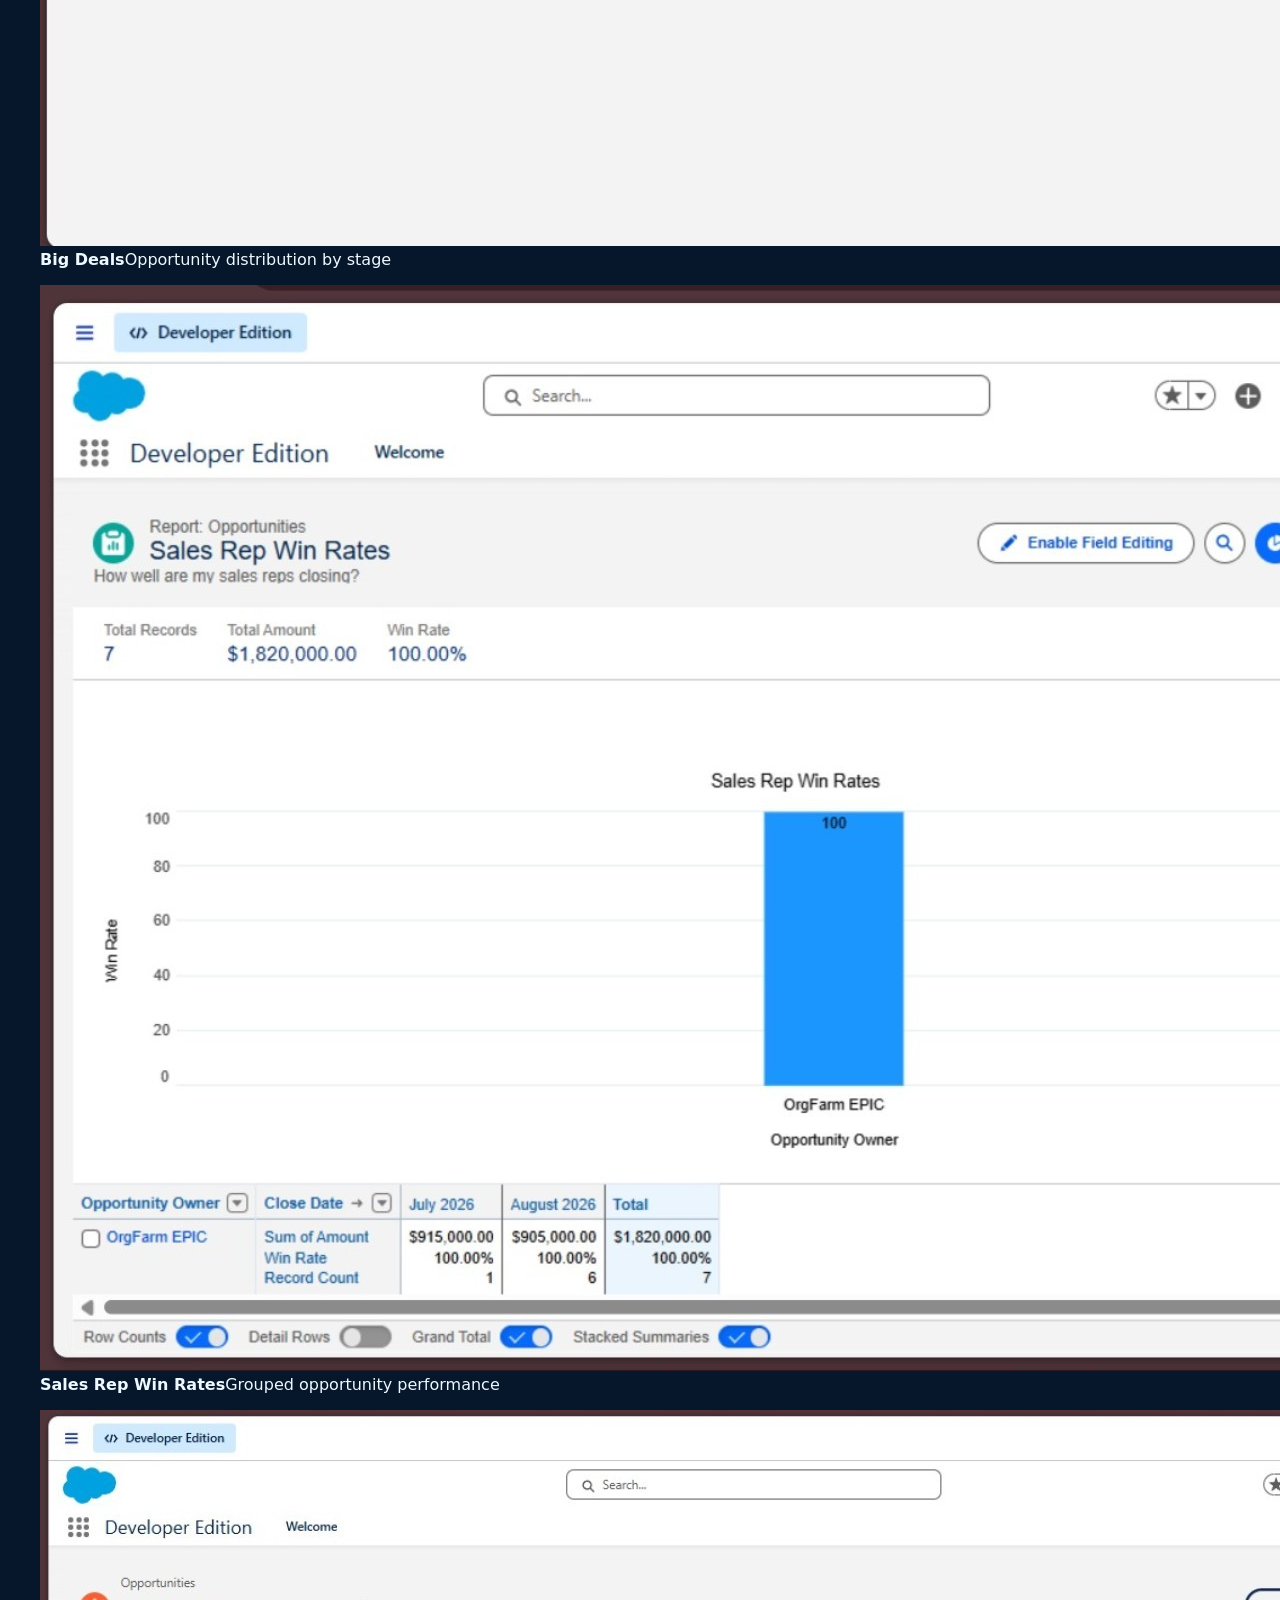
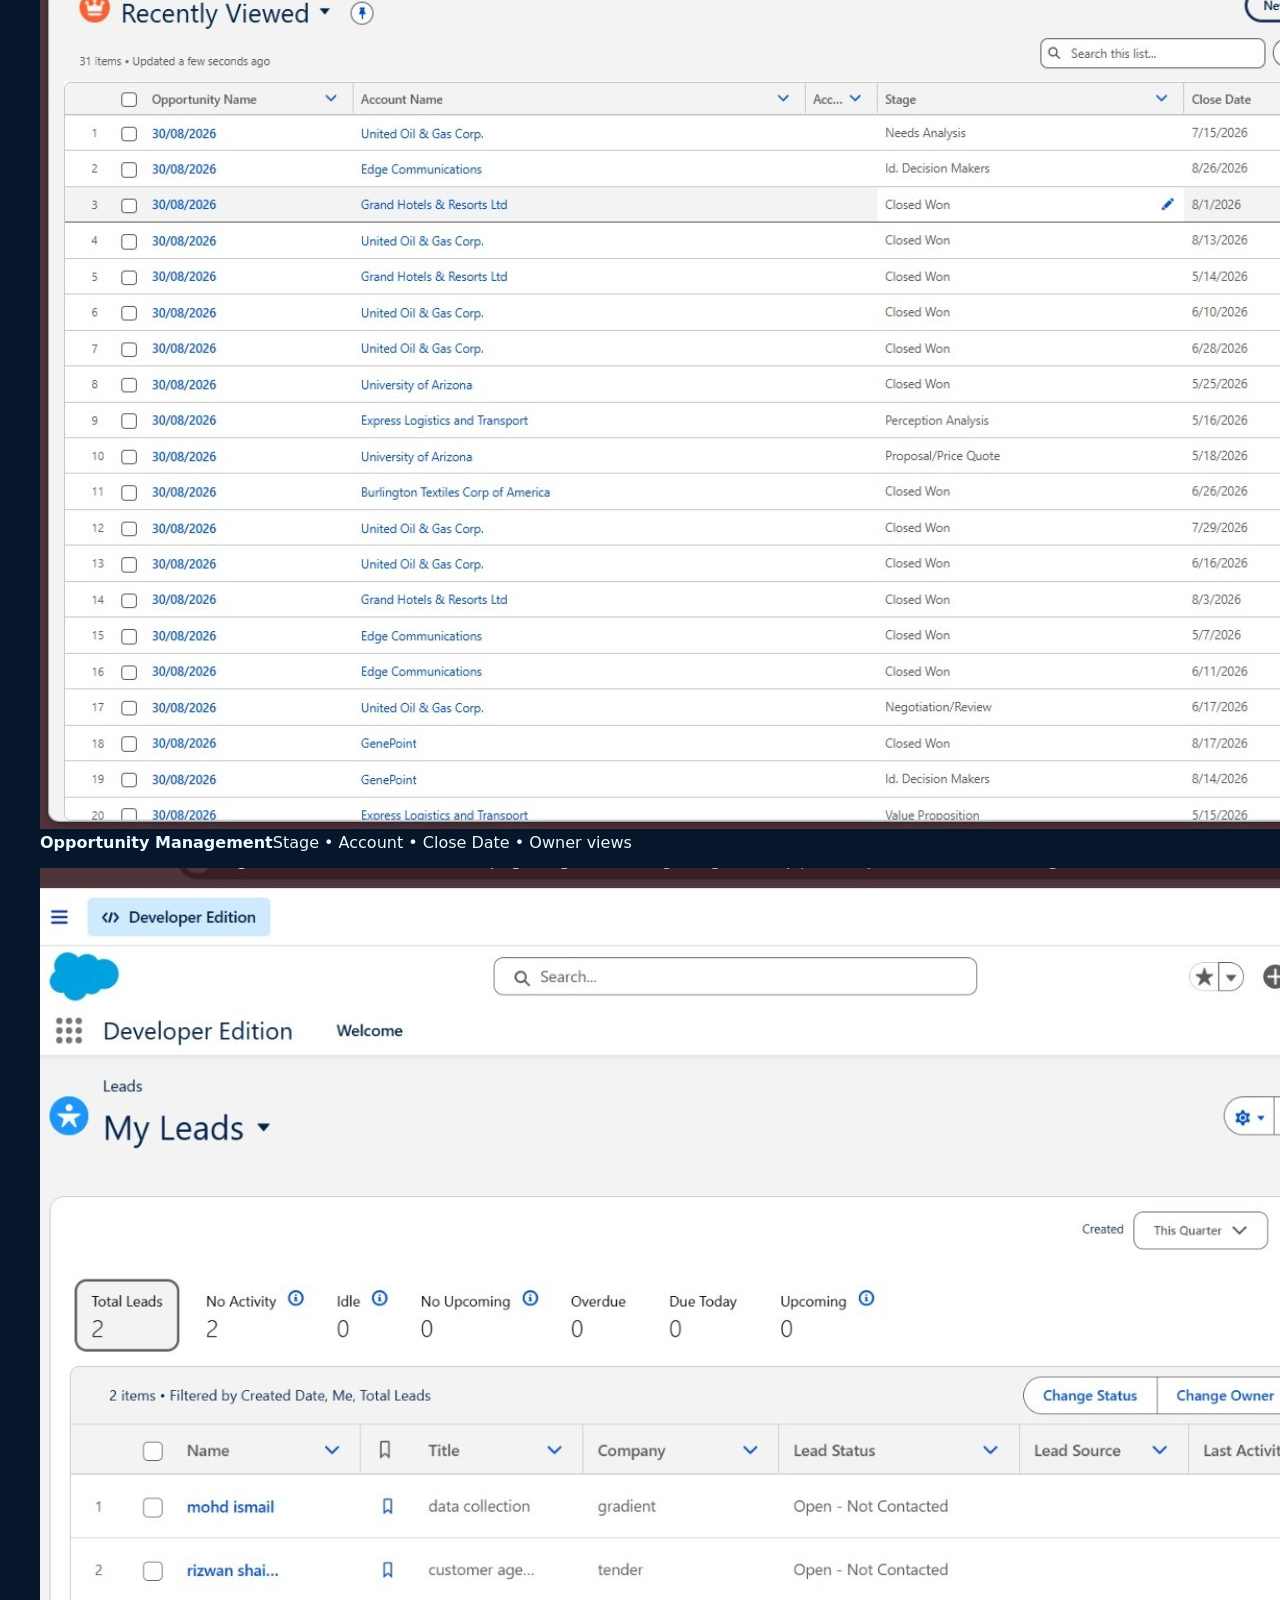
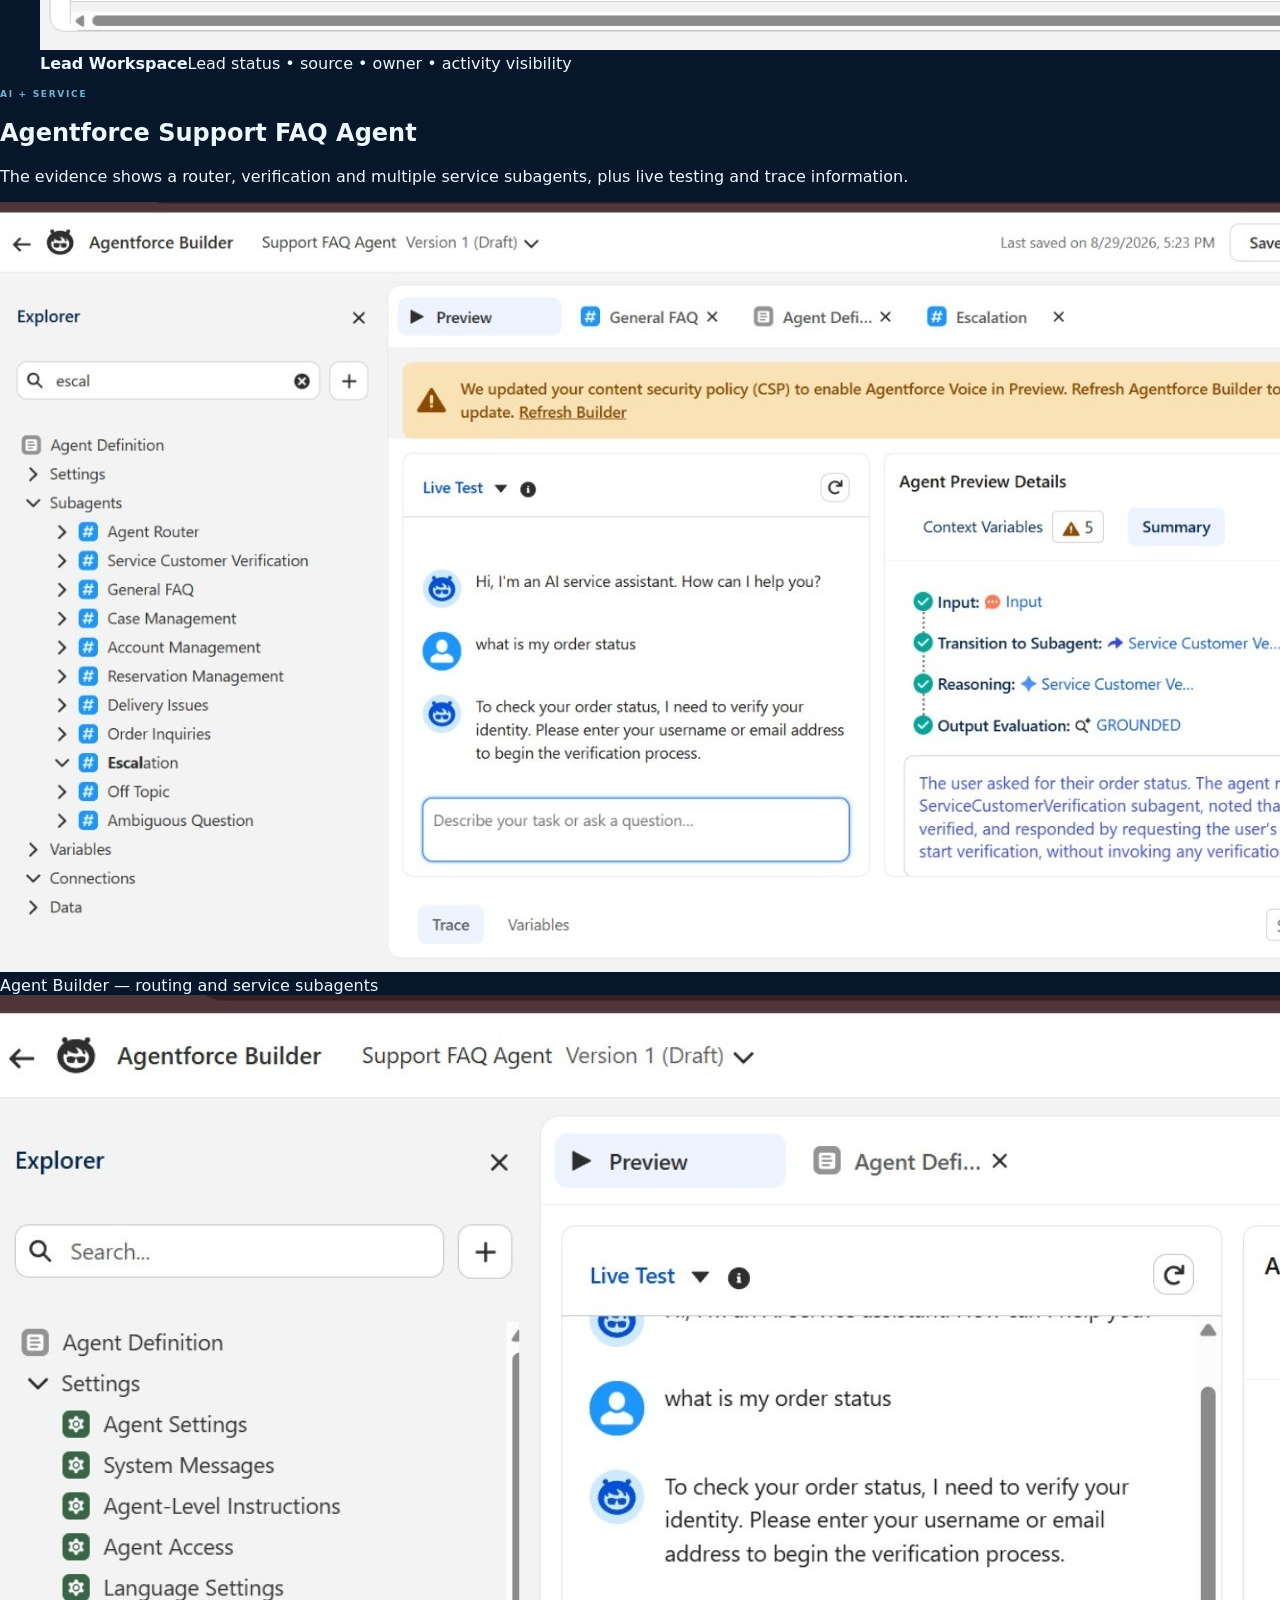
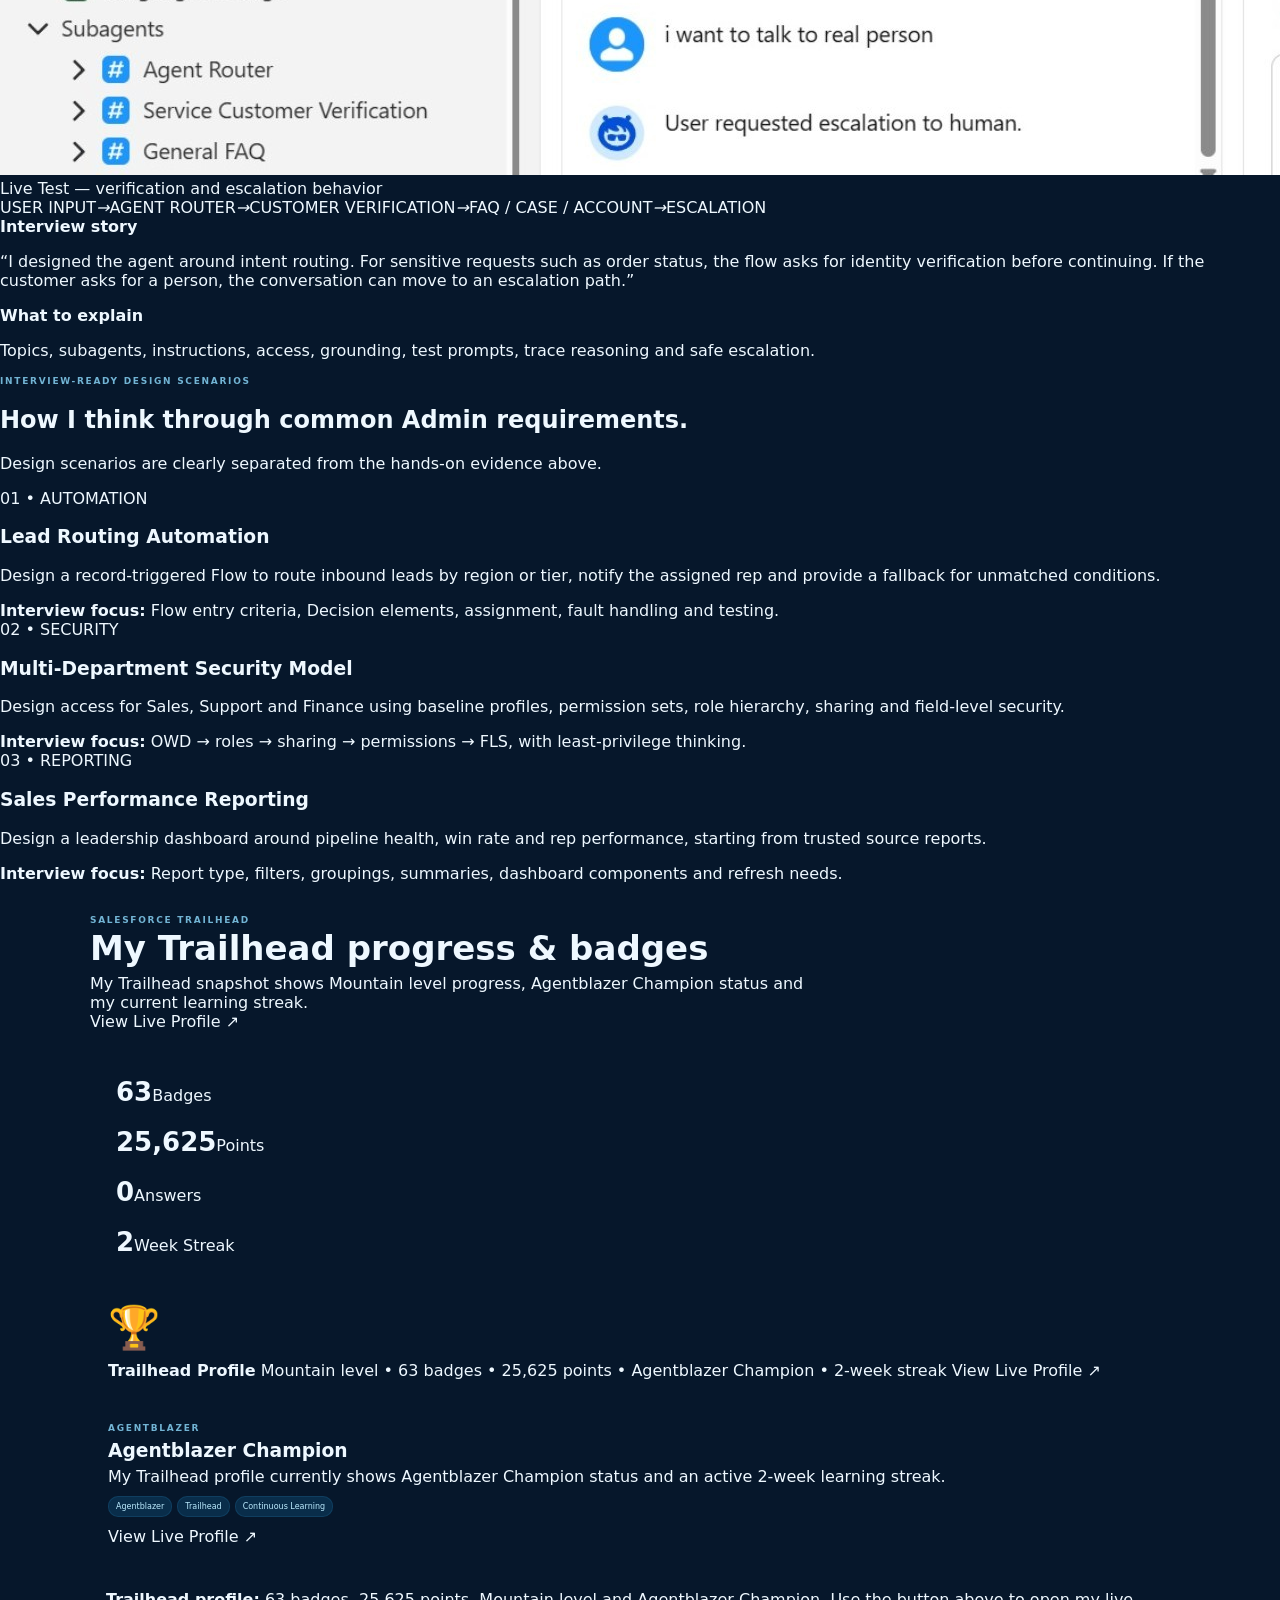
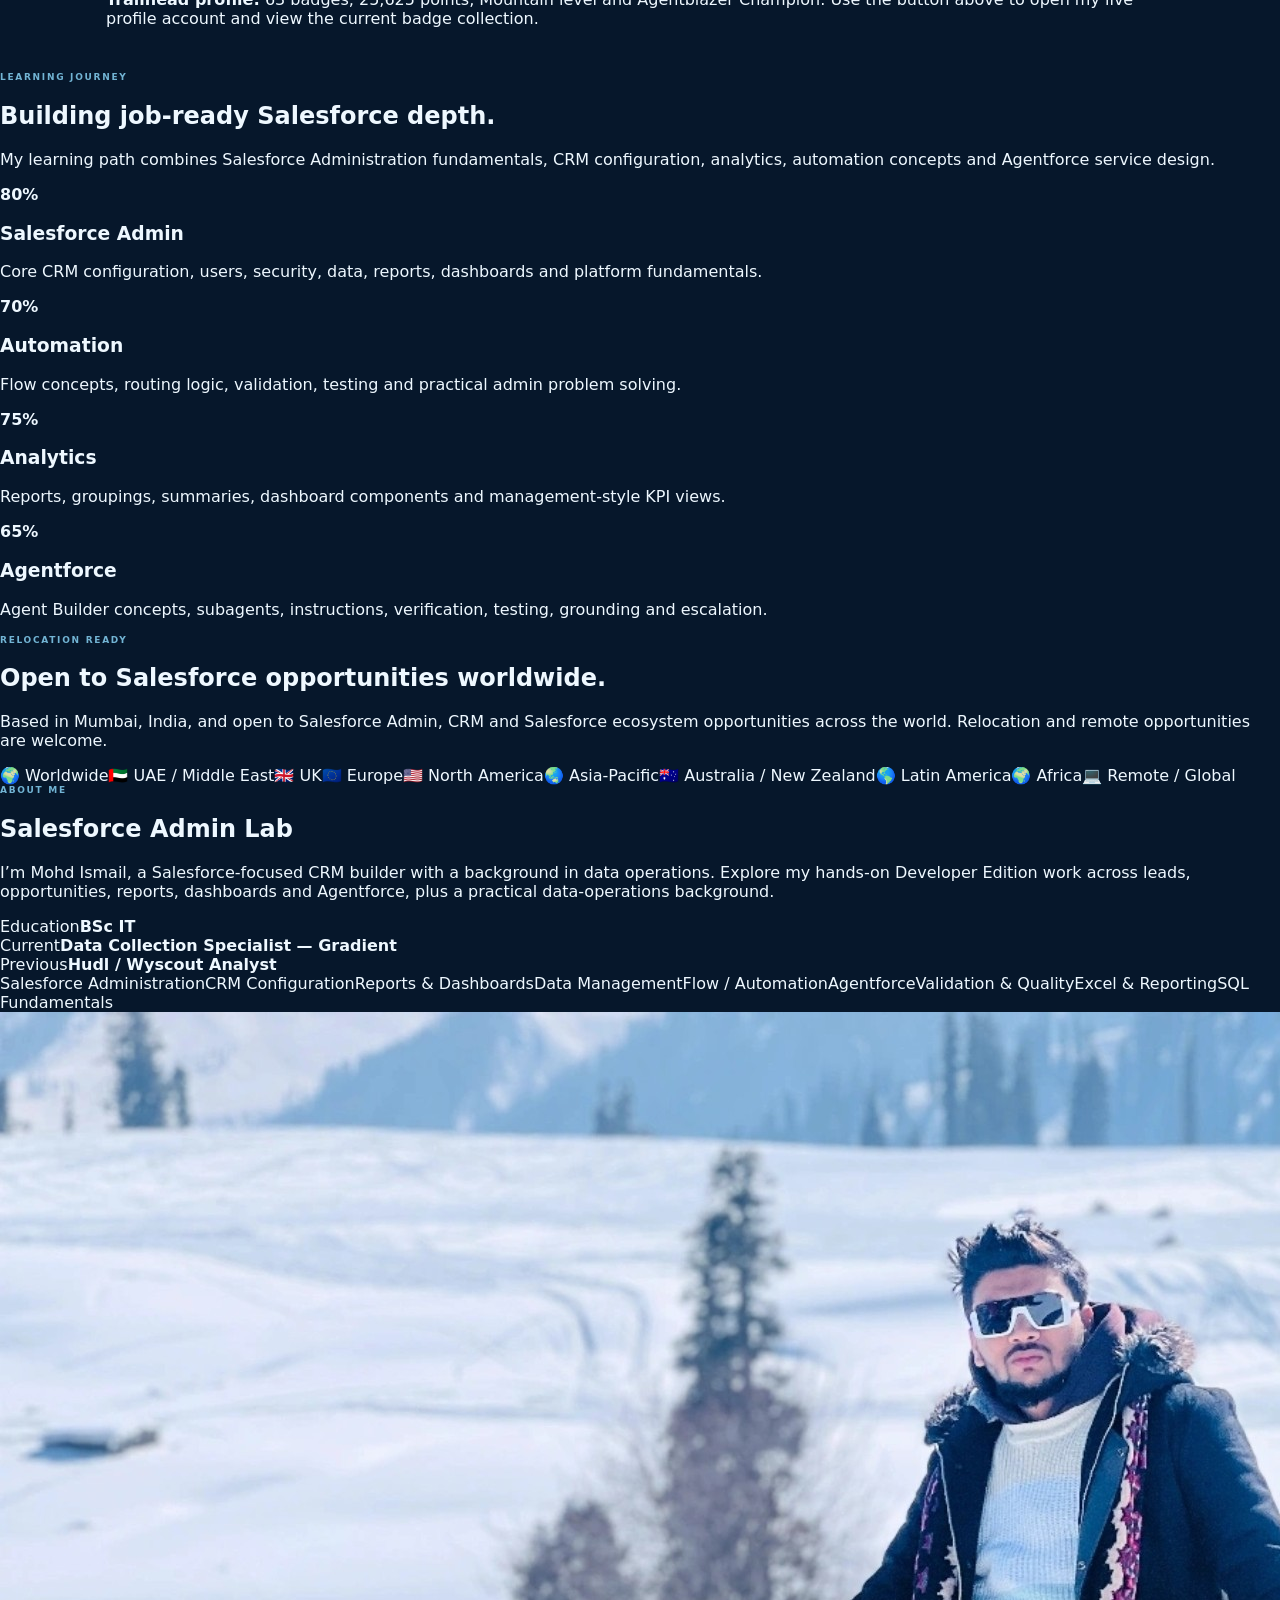
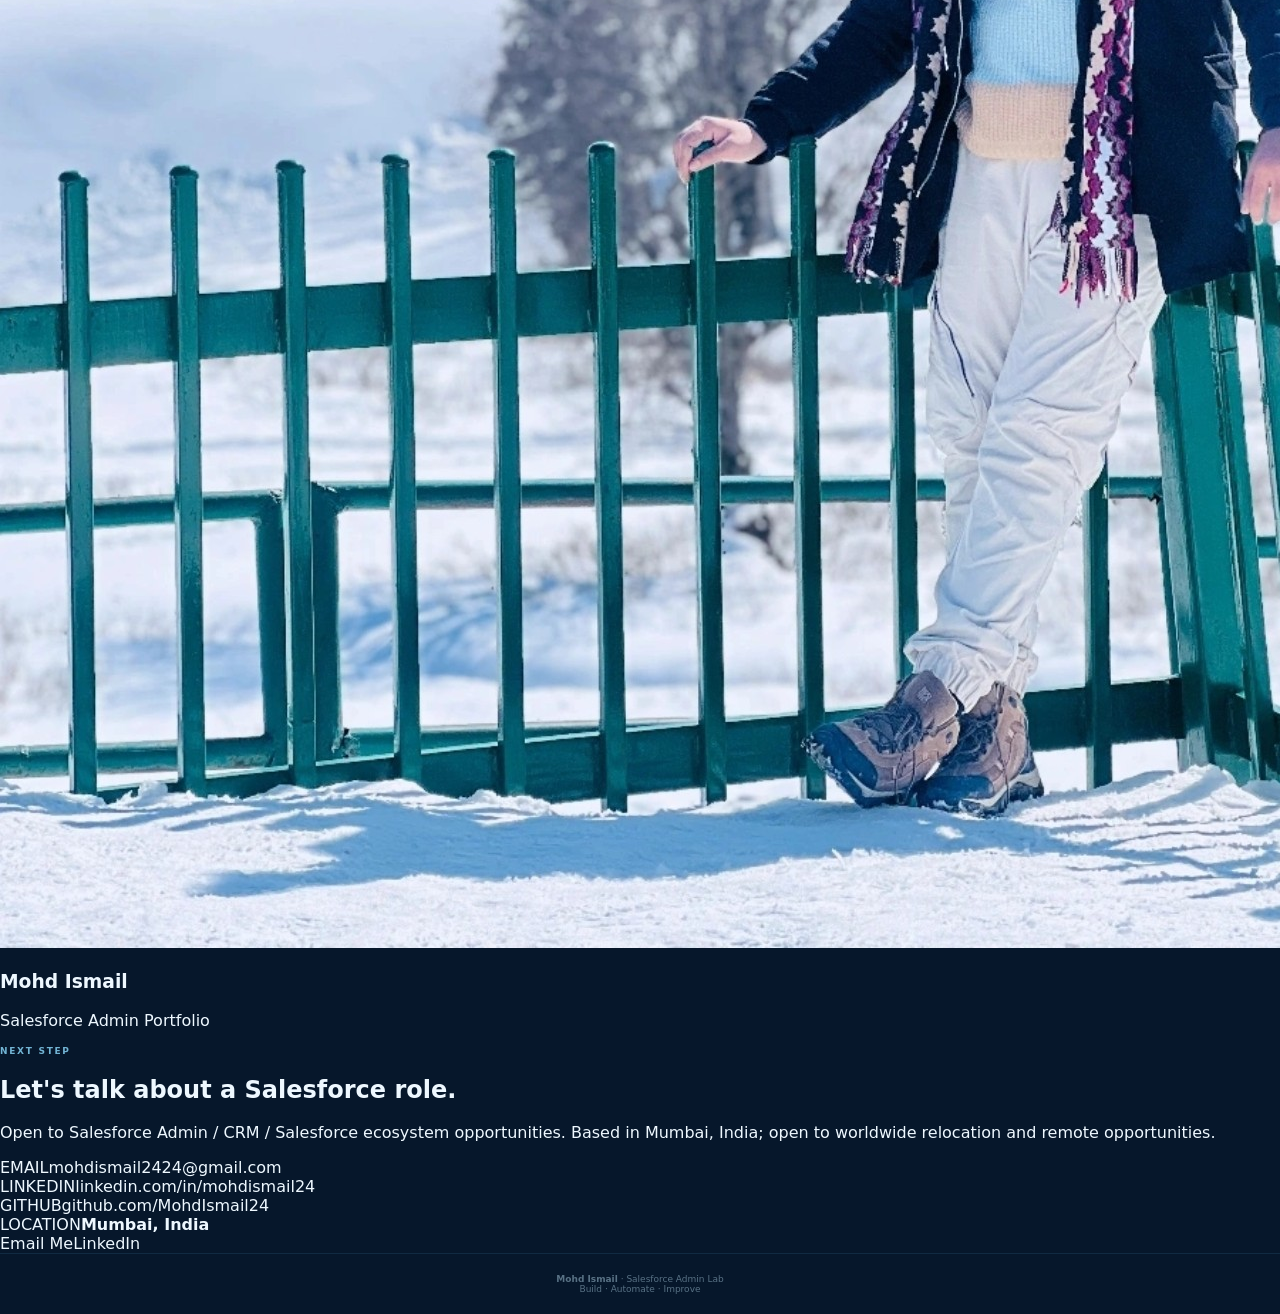
==== commit dc2e8d27: "Fix trailhead section max-width and margin" ====
--- a/index_fixed_trailhead.html
+++ b/index_fixed_trailhead.html
@@ -7,9 +7,11 @@
 <link rel="stylesheet" href="style.css">
 <style id="trailhead-normal-size">
 /* Trailhead: compact, normal portfolio section */
-.trailhead-section{
+.trailhead-section {
   padding-top: 32px !important;
   padding-bottom: 32px !important;
+  max-width: 1100px !important;
+  margin: 0 auto !important;
 }
 .trailhead-section .section-head{
   margin-bottom: 18px !important;
--- a/style.css
+++ b/style.css
@@ -1,75 +1,6 @@
-@import url('https://fonts.googleapis.com/css2?family=Inter:wght@400;500;600;700;800&display=swap');
-:root{--bg:#07111f;--bg2:#0b1727;--panel:rgba(13,27,44,.88);--panel2:#102239;--text:#e9f2ff;--muted:#93a8bd;--line:rgba(149,181,212,.16);--blue:#32a8ff;--blue2:#168be0;--cyan:#66d7ff;--green:#44d69a;--purple:#9a7cff;--shadow:0 20px 60px rgba(0,0,0,.28)}*{box-sizing:border-box}html{scroll-behavior:smooth}body{margin:0;font-family:Inter,system-ui,sans-serif;color:var(--text);background:radial-gradient(circle at 75% 5%,rgba(38,124,190,.16),transparent 28%),linear-gradient(135deg,#06101d,#0a1625 50%,#06101d);min-height:100vh}body.light{--bg:#eef5fb;--bg2:#f7fbff;--panel:rgba(255,255,255,.92);--panel2:#f4f9fd;--text:#13243a;--muted:#60748a;--line:rgba(39,82,119,.14);background:#eef5fb}.bg-orb{position:fixed;width:420px;height:420px;border-radius:50%;filter:blur(80px);opacity:.12;pointer-events:none}.orb1{background:#168be0;top:-180px;right:-120px}.orb2{background:#8d6cff;bottom:-220px;left:-180px}.app-shell{display:flex;min-height:100vh}.sidebar{width:250px;position:fixed;inset:0 auto 0 0;background:rgba(5,15,27,.82);backdrop-filter:blur(20px);border-right:1px solid var(--line);padding:28px 18px;z-index:20}.light .sidebar{background:rgba(246,250,254,.92)}.brand{display:flex;align-items:center;gap:12px;padding:0 10px 28px}.sf-cloud{font-size:30px;color:#31a9ff}.brand b{display:block;font-size:15px}.brand small{display:block;color:var(--muted);font-size:11px;margin-top:3px}.sidebar nav{display:grid;gap:6px}.nav-link{color:var(--muted);text-decoration:none;padding:12px 13px;border-radius:12px;display:flex;gap:12px;align-items:center;font-size:13px}.nav-link:hover,.nav-link.active{color:var(--text);background:linear-gradient(90deg,rgba(50,168,255,.18),transparent)}.sidebar-bottom{position:absolute;bottom:28px;left:28px;right:18px;color:var(--muted);font-size:11px}.dot{display:inline-block;width:7px;height:7px;background:var(--green);border-radius:50%;margin-right:8px;box-shadow:0 0 12px var(--green)}.main{margin-left:250px;width:calc(100% - 250px)}.topbar{height:74px;border-bottom:1px solid var(--line);display:flex;align-items:center;justify-content:space-between;padding:0 34px;position:sticky;top:0;background:rgba(6,16,29,.7);backdrop-filter:blur(18px);z-index:10}.light .topbar{background:rgba(244,249,253,.8)}.menu-btn{display:none}.top-title b{font-size:14px}.top-title span{display:block;font-size:11px;color:var(--muted);margin-top:3px}.top-actions{display:flex;align-items:center;gap:12px}.status{font-size:11px;color:var(--muted)}.status i{display:inline-block;width:7px;height:7px;background:var(--green);border-radius:50%;margin-right:6px}.btn{border:1px solid var(--line);background:var(--panel);color:var(--text);padding:10px 15px;border-radius:10px;text-decoration:none;font-size:12px;cursor:pointer}.btn.primary{background:linear-gradient(135deg,var(--blue),var(--blue2));border-color:transparent;color:#fff;box-shadow:0 8px 22px rgba(22,139,224,.22)}.theme-btn{width:38px;height:38px;border-radius:50%;border:1px solid var(--line);background:var(--panel);color:var(--text);cursor:pointer}.content{padding:28px 34px 40px;max-width:1500px;margin:auto}.card{background:linear-gradient(145deg,rgba(17,36,57,.88),rgba(9,24,40,.86));border:1px solid var(--line);box-shadow:var(--shadow);border-radius:18px}.light .card{background:rgba(255,255,255,.92)}.hero{min-height:340px;padding:34px;display:grid;grid-template-columns:1.45fr .85fr;overflow:hidden;position:relative}.hero-profile{display:flex;gap:24px;align-items:center;position:relative;z-index:2}.profile-wrap{padding:4px;border-radius:50%;background:linear-gradient(135deg,var(--blue),#7c5cff);box-shadow:0 0 45px rgba(50,168,255,.18)}.profile-img{width:112px;height:112px;border-radius:50%;object-fit:cover;display:block;border:4px solid var(--bg2)}.eyebrow,.kicker{font-size:10px;letter-spacing:.14em;color:var(--cyan);font-weight:700}.hero h1{font-size:38px;line-height:1.12;margin:10px 0 13px;max-width:750px}.hero h1 em{font-style:normal;color:#fff}.light .hero h1 em{color:var(--text)}.hero p{color:var(--muted);font-size:13px;line-height:1.8;max-width:760px}.hero-meta{display:flex;flex-wrap:wrap;gap:8px;margin-top:18px}.hero-meta span,.chips span{border:1px solid var(--line);background:rgba(255,255,255,.035);padding:7px 9px;border-radius:999px;color:var(--muted);font-size:10px}.mountain-art{position:relative;min-height:270px;overflow:hidden;margin:-34px -34px -34px 0}.sun{position:absolute;width:85px;height:85px;border-radius:50%;background:radial-gradient(circle,#fff6c8,#8bdcff 65%,transparent 68%);right:100px;top:55px;opacity:.75}.mountain{position:absolute;bottom:-80px;transform:rotate(0deg);width:110%;height:260px;clip-path:polygon(0 100%,30% 45%,43% 62%,58% 22%,78% 63%,100% 35%,100% 100%)}.m1{background:#122f47;right:-30px}.m2{background:#17435e;right:-100px;bottom:-105px;opacity:.9}.m3{background:#1d5972;left:-160px;bottom:-115px;opacity:.7}.m4{background:#0c2238;left:30px;bottom:-140px}.hero-note{position:absolute;right:34px;top:24px;color:#7895ad;font-size:9px;letter-spacing:.18em;text-align:right}.hero-note b{color:#d2e7fa}.stats{display:grid;grid-template-columns:repeat(4,1fr);gap:14px;margin-top:16px}.stat{padding:18px 20px;display:flex;gap:13px;align-items:center}.stat>span{font-size:21px;color:var(--blue)}.stat strong{display:block;font-size:21px}.stat small{color:var(--muted);font-size:10px}.grid-two{display:grid;grid-template-columns:1fr 1fr;gap:16px;margin-top:16px}.panel{padding:24px}.section-head{display:flex;align-items:center;justify-content:space-between;margin-bottom:22px}.section-head h2{margin:5px 0 0;font-size:19px}.skill{display:grid;grid-template-columns:190px 1fr 62px;gap:12px;align-items:center;margin:15px 0;font-size:11px}.skill span{color:#cbd9e8}.bar{height:6px;background:#1b3045;border-radius:10px;overflow:hidden}.bar i{height:100%;display:block;background:linear-gradient(90deg,var(--blue),var(--cyan));border-radius:10px}.skill b{font-size:9px;color:var(--muted);text-align:right}.live-pill{font-size:9px;color:var(--green);border:1px solid rgba(68,214,154,.25);padding:6px 8px;border-radius:999px}.evidence-grid{display:grid;grid-template-columns:1fr 1fr;gap:12px}.evidence{padding:17px;border:1px solid var(--line);border-radius:13px;background:rgba(255,255,255,.025)}.evidence small{color:var(--muted);display:block;font-size:9px}.evidence strong{font-size:23px;display:block;margin:8px 0 5px}.evidence span{color:#6f879d;font-size:9px}.projects-section{margin-top:32px}.section-head-wide{align-items:flex-end}.section-head-wide p{color:var(--muted);font-size:11px;margin:7px 0 0}.legend{font-size:10px;color:var(--muted);display:flex;gap:7px;align-items:center}.legend-dot{width:7px;height:7px;border-radius:50%;display:inline-block}.legend-dot.done{background:var(--green)}.legend-dot.progress{background:#ffbd66;margin-left:10px}.project-grid{display:grid;grid-template-columns:repeat(3,1fr);gap:16px}.project-card{text-decoration:none;color:inherit;overflow:hidden;display:flex;flex-direction:column;transition:.25s}.project-card:hover{transform:translateY(-5px);border-color:rgba(50,168,255,.35)}.project-image{height:170px;position:relative;background:#071522;overflow:hidden;border-bottom:1px solid var(--line)}.project-image img{width:100%;height:100%;object-fit:cover;object-position:center}.badge{position:absolute;top:12px;right:12px;padding:6px 8px;border-radius:999px;font-size:9px;font-weight:700}.completed{background:rgba(68,214,154,.13);color:#63e8ac;border:1px solid rgba(68,214,154,.24)}.progress-badge{background:rgba(255,189,102,.12);color:#ffca7b;border:1px solid rgba(255,189,102,.24)}.project-body{padding:20px;position:relative;min-height:190px}.project-num{font-size:10px;color:var(--blue);font-weight:700}.project-body h3{font-size:16px;margin:7px 0}.project-body p{font-size:11px;line-height:1.65;color:var(--muted);min-height:55px}.chips{display:flex;flex-wrap:wrap;gap:6px}.open-project{display:inline-block;margin-top:17px;color:var(--cyan);font-size:10px;font-weight:700}.no-image{display:flex;align-items:center;justify-content:center}.progress-visual{font-size:42px;color:#52738e;text-align:center}.progress-visual small{display:block;font-size:8px;letter-spacing:.15em;color:#59728a;margin-top:8px}.trailhead-panel{min-height:250px}.trailhead-content{display:grid;grid-template-columns:130px 1fr;gap:20px;align-items:center}.trailhead-content img{width:130px;height:190px;object-fit:cover;object-position:top;border-radius:14px;border:1px solid var(--line)}.trailhead-content h3{margin:0 0 8px;font-size:16px}.trailhead-content p{font-size:11px;color:var(--muted);line-height:1.7}.trail-note{font-size:10px;color:var(--cyan);margin-top:15px}.about-lead{font-size:15px!important;color:var(--text)!important}.about-list{display:grid;gap:9px;margin:18px 0}.about-list div{display:flex;justify-content:space-between;gap:15px;padding:10px 0;border-bottom:1px solid var(--line);font-size:10px}.about-list span{color:var(--muted)}.relocation{margin-top:18px;padding:14px;border-radius:12px;background:rgba(50,168,255,.06);border:1px solid rgba(50,168,255,.13)}.relocation p{font-size:11px;line-height:1.7;color:#b7cbe0;margin:8px 0 0}footer{border-top:1px solid var(--line);padding:22px 34px;display:flex;justify-content:space-between;color:var(--muted);font-size:10px}.project-page{max-width:1450px;margin:auto;padding:0 34px}.project-top{height:78px;display:flex;align-items:center;justify-content:space-between;border-bottom:1px solid var(--line)}.back{color:var(--muted);text-decoration:none;font-size:11px}.brand-inline{font-size:12px;display:flex;gap:9px;align-items:center}.brand-inline span{font-size:22px;color:var(--blue)}.project-hero{margin-top:28px;padding:34px;display:flex;justify-content:space-between;align-items:center;min-height:220px}.project-hero h1{font-size:34px;margin:8px 0 12px}.detail-title-row{display:flex;align-items:center;gap:13px}.detail-title-row .badge{position:static}.project-hero p{max-width:850px;color:var(--muted);font-size:12px;line-height:1.8}.detail-orb{width:130px;height:130px;border-radius:50%;border:1px solid rgba(50,168,255,.2);background:radial-gradient(circle,rgba(50,168,255,.18),transparent 65%);display:flex;align-items:center;justify-content:center;flex-direction:column;color:var(--cyan);font-size:42px;flex-shrink:0}.detail-orb small{font-size:7px;letter-spacing:.14em;color:var(--muted);text-align:center;margin-top:6px}.detail-grid{display:grid;grid-template-columns:1.65fr .75fr;gap:16px;margin-top:16px}.detail-main,.detail-side{padding:24px}.gallery{display:grid;gap:18px}.gallery figure{margin:0;border:1px solid var(--line);border-radius:14px;overflow:hidden;background:#06111e}.gallery img{display:block;width:100%;height:auto;max-height:720px;object-fit:contain;background:#06111e}.gallery figcaption{padding:10px 12px;font-size:9px;color:var(--muted)}.detail-side ul{padding:0;margin:0;list-style:none;display:grid;gap:13px}.detail-side li{font-size:10px;line-height:1.55;color:#bdd0e3;padding-bottom:11px;border-bottom:1px solid var(--line)}.detail-note{margin-top:20px;padding:15px;border-radius:12px;background:rgba(50,168,255,.05);border:1px solid rgba(50,168,255,.1)}.detail-note b{font-size:10px}.detail-note p{font-size:9px;line-height:1.7;color:var(--muted)}.full{display:block;text-align:center;margin-top:18px}.empty-evidence{min-height:380px;border:1px dashed rgba(255,189,102,.25);border-radius:14px;display:flex;align-items:center;justify-content:center;flex-direction:column;text-align:center;padding:40px}.empty-evidence>div{font-size:52px;color:#ffbd66}.empty-evidence h3{margin:12px 0 8px}.empty-evidence p{max-width:560px;color:var(--muted);font-size:11px;line-height:1.8}
-@media(max-width:1100px){.project-grid{grid-template-columns:repeat(2,1fr)}.hero{grid-template-columns:1fr}.mountain-art{display:none}.stats{grid-template-columns:repeat(2,1fr)}.detail-grid{grid-template-columns:1fr}.detail-orb{display:none}}
-@media(max-width:760px){.sidebar{transform:translateX(-100%);transition:.25s}.sidebar.open{transform:translateX(0)}.main{margin-left:0;width:100%}.menu-btn{display:block;border:0;background:none;color:var(--text);font-size:20px}.topbar{padding:0 16px}.top-actions .status,.top-actions .btn{display:none}.content,.project-page{padding-left:16px;padding-right:16px}.hero{padding:22px}.hero-profile{align-items:flex-start;flex-direction:column}.hero h1{font-size:29px}.stats,.grid-two,.project-grid{grid-template-columns:1fr}.skill{grid-template-columns:1fr}.skill b{text-align:left}.project-top{padding:0 2px}.project-hero{padding:22px}.project-hero h1{font-size:27px}footer{padding:20px 16px;gap:12px;flex-direction:column}.trailhead-content{grid-template-columns:1fr}.trailhead-content img{width:110px;height:160px}}
-
-/* Combined portfolio sections */
-.section-block{padding:34px 0 10px;margin-top:18px}
-.section-block h2{margin:5px 0 0;font-size:24px}
-.section-block .lead,.section-block .section-head>p{color:var(--muted);font-size:11px;line-height:1.7}
-.experience-grid{display:grid;grid-template-columns:1fr 1fr;gap:16px;margin-top:18px}
-.experience-card{padding:22px;display:flex;gap:16px;align-items:flex-start}
-.experience-dot{color:var(--green);font-size:12px;margin-top:4px;text-shadow:0 0 12px rgba(68,214,154,.45)}
-.experience-label{font-size:9px;letter-spacing:.14em;color:var(--cyan);font-weight:800}
-.experience-card h3{font-size:16px;margin:6px 0}
-.experience-card p{color:var(--muted);font-size:11px;line-height:1.7;margin:0 0 10px}
-.dark-block{background:linear-gradient(145deg,rgba(4,13,24,.95),rgba(9,25,42,.92));border:1px solid var(--line);border-radius:18px;padding:28px;margin-top:28px}
-.dark-block h2{font-size:25px}
-.dark-block .lead{max-width:760px}
-.gallery{display:grid;grid-template-columns:repeat(2,1fr);gap:16px;margin-top:20px}
-.gallery figure{margin:0;background:#06111e;border:1px solid var(--line);border-radius:14px;overflow:hidden}
-.gallery figure.wide{grid-column:span 2}
-.gallery img{display:block;width:100%;max-height:520px;object-fit:cover;object-position:top}
-.gallery figcaption{padding:11px 13px;display:flex;flex-direction:column;gap:3px;font-size:10px}.gallery figcaption span{color:var(--muted);font-size:9px}
-.agent-layout{display:grid;grid-template-columns:1fr 1fr;gap:16px;margin-top:16px}.agent-shot{overflow:hidden}.agent-shot img{width:100%;display:block;max-height:520px;object-fit:cover;object-position:top}.agent-shot span{display:block;padding:11px 14px;color:var(--muted);font-size:10px}
-.flow{margin:16px 0;padding:15px;display:flex;justify-content:center;align-items:center;gap:10px;flex-wrap:wrap;border:1px solid var(--line);border-radius:14px;background:rgba(255,255,255,.025)}.flow span{font-size:9px;font-weight:800;color:#bdd0e3}.flow i{color:var(--blue);font-style:normal}.interview{display:grid;grid-template-columns:1fr 1fr;gap:16px}.interview>div{border-left:3px solid var(--blue);padding:14px 17px;background:rgba(50,168,255,.045);border-radius:0 12px 12px 0}.interview p{margin:6px 0;color:var(--muted);font-size:10px;line-height:1.7}
-.scenario-section{background:transparent}.scenario-grid{display:grid;grid-template-columns:repeat(3,1fr);gap:16px;margin-top:18px}.scenario-grid article{padding:21px}.scenario-grid article>span{font-size:9px;color:var(--cyan);font-weight:800;letter-spacing:.1em}.scenario-grid h3{font-size:15px;margin:9px 0}.scenario-grid p{color:var(--muted);font-size:10px;line-height:1.7}.scenario-grid b{font-size:9px}
-.journey-grid{display:grid;grid-template-columns:repeat(4,1fr);gap:16px;margin-top:18px}.journey-grid article{padding:20px}.journey-grid h3{font-size:15px;margin:14px 0 5px}.journey-grid p{color:var(--muted);font-size:10px;line-height:1.7}.ring{width:70px;height:70px;border-radius:50%;border:7px solid rgba(50,168,255,.16);border-right-color:var(--blue);display:grid;place-items:center;color:var(--cyan);font-size:15px}
-.relocation-section{padding-bottom:20px}.relocation-card{display:grid;grid-template-columns:1fr 1fr;gap:28px;align-items:center;background:#0b1727;border:1px solid var(--line);border-radius:18px;padding:28px}.relocation-card h2{font-size:27px;margin:5px 0 8px}.relocation-card p{color:var(--muted);font-size:11px}.country-grid{display:grid;grid-template-columns:repeat(5,1fr);gap:8px}.country-grid span{border:1px solid var(--line);border-radius:9px;padding:10px 6px;text-align:center;font-size:10px;font-weight:700;color:#d7e6f5;background:rgba(255,255,255,.025)}
-.about-section{padding-bottom:20px}.about-grid{display:grid;grid-template-columns:1fr 230px;gap:22px;align-items:center}.about-grid h2{font-size:27px}.about-lead{color:var(--muted);font-size:12px;line-height:1.8;max-width:820px}.about-list{display:grid;gap:7px;margin:17px 0}.about-list div{display:flex;justify-content:space-between;gap:15px;border-bottom:1px solid var(--line);padding:8px 0;font-size:10px}.about-list span{color:var(--muted)}.skill-grid{display:flex;flex-wrap:wrap;gap:7px}.skill-grid span{border:1px solid var(--line);padding:7px 9px;border-radius:8px;color:var(--muted);font-size:9px}.about-photo{padding:12px;text-align:center}.about-photo img{width:100%;aspect-ratio:1;object-fit:cover;border-radius:12px}.about-photo h3{font-size:14px;margin:10px 0 0}.about-photo p{font-size:9px;color:var(--muted);margin:2px 0 8px}
-.contact-section{text-align:center;border-top:1px solid var(--line);padding-top:35px}.contact-section>p{max-width:700px;margin:8px auto;color:var(--muted);font-size:11px}.contact-grid{display:grid;grid-template-columns:repeat(4,1fr);gap:10px;max-width:1000px;margin:18px auto}.contact-grid>div{display:flex;flex-direction:column;gap:4px;padding:15px;border:1px solid var(--line);border-radius:12px;background:rgba(255,255,255,.025)}.contact-grid span{font-size:8px;letter-spacing:.14em;color:var(--cyan);font-weight:800}.contact-grid a,.contact-grid b{font-size:10px;color:var(--text);text-decoration:none;word-break:break-word}.actions{display:flex;justify-content:center;gap:10px;margin-top:15px}
-@media(max-width:1100px){.experience-grid{grid-template-columns:1fr}.scenario-grid{grid-template-columns:1fr 1fr}.journey-grid{grid-template-columns:1fr 1fr}.country-grid{grid-template-columns:repeat(4,1fr)}.about-grid{grid-template-columns:1fr 200px}}
-@media(max-width:760px){.section-block{padding-left:0;padding-right:0}.gallery{grid-template-columns:1fr}.gallery figure.wide{grid-column:auto}.agent-layout,.interview,.scenario-grid,.experience-grid,.about-grid{grid-template-columns:1fr}.relocation-card{grid-template-columns:1fr}.journey-grid{grid-template-columns:1fr 1fr}.country-grid,.contact-grid{grid-template-columns:1fr 1fr}.about-photo{max-width:230px}.contact-grid{max-width:none}}
-@media(max-width:500px){.journey-grid,.country-grid,.contact-grid{grid-template-columns:1fr}.section-block h2{font-size:21px}}
-.detail-points{display:grid;gap:10px}.detail-point{display:flex;gap:12px;align-items:flex-start;padding:13px 14px;border:1px solid var(--line);border-radius:12px;background:rgba(255,255,255,.025)}.detail-point>span{color:var(--green);font-weight:800}.detail-point p{margin:0;color:#c5d6e7;font-size:10px;line-height:1.6}.detail-outcome{margin-top:16px;padding:16px;border-radius:13px;background:rgba(50,168,255,.06);border:1px solid rgba(50,168,255,.12)}.detail-outcome p{margin:7px 0 0;color:#bfd2e5;font-size:10px;line-height:1.7}.project-summary{font-size:12px!important;color:#cfe0ef!important;margin-bottom:4px}.evidence-heading{margin-top:28px;margin-bottom:0}
-
-/* Trailhead / https://trailhead.salesforce.com/trailblazer/mohd-ismail24). section */
-.trailhead-section{position:relative}
-.trailhead-grid{display:grid;grid-template-columns:1fr 1.25fr .9fr;gap:18px;align-items:stretch}
-.trailhead-stats{display:grid;grid-template-columns:1fr 1fr;gap:12px;padding:18px}
-.trail-stat{border:1px solid rgba(120,180,255,.14);background:rgba(8,20,38,.52);border-radius:16px;padding:20px 14px;display:flex;flex-direction:column;justify-content:center}
-.trail-stat strong{font-size:32px;line-height:1.05;color:#f5f9ff}
-.trail-stat span{margin-top:7px;color:#9db6d3;font-size:13px}
-.trailhead-profile{overflow:hidden;padding:0;display:flex;flex-direction:column}
-.trailhead-profile img{width:100%;height:100%;min-height:330px;object-fit:cover;object-position:center top;background:#101116}
-.trailhead-caption{padding:14px 16px;display:flex;flex-direction:column;gap:5px;border-top:1px solid rgba(120,180,255,.14)}
-.trailhead-caption span{font-size:13px;color:#9db6d3;line-height:1.45}
-.agentblazer-card{padding:24px;display:flex;flex-direction:column;justify-content:center}
-.agentblazer-card h3{font-size:24px;margin:8px 0 10px}
-.agentblazer-card p{color:#a9bdd6;line-height:1.65;margin:0 0 16px}
-.agentblazer-card a{color:#58b9ff;text-decoration:none;font-weight:700;margin-top:auto}
-.badge-note{margin-top:14px;color:#8fa8c4;font-size:13px;line-height:1.5;padding:13px 16px;border-left:3px solid #39a9ff;background:rgba(30,91,145,.10);border-radius:8px}
-@media(max-width:1050px){.trailhead-grid{grid-template-columns:1fr 1fr}.agentblazer-card{grid-column:1/-1}}
-@media(max-width:700px){.trailhead-grid{grid-template-columns:1fr}.agentblazer-card{grid-column:auto}.trailhead-profile img{min-height:250px}}
-
-/* Clear project screenshot viewer */
-.clickable-shot{cursor:zoom-in;position:relative}
-.clickable-shot img.project-screenshot{cursor:zoom-in;transition:transform .2s ease,filter .2s ease}
-.clickable-shot:hover img.project-screenshot{transform:scale(1.015);filter:brightness(1.08)}
-.image-lightbox{position:fixed;inset:0;background:rgba(1,7,14,.94);backdrop-filter:blur(10px);z-index:9999;display:flex;align-items:center;justify-content:center;padding:70px 40px 50px;cursor:zoom-out}
-.image-lightbox img{max-width:94vw;max-height:84vh;width:auto;height:auto;object-fit:contain;border:1px solid rgba(102,215,255,.3);border-radius:10px;box-shadow:0 25px 90px rgba(0,0,0,.65);cursor:default}
-.lightbox-close{position:absolute;right:28px;top:18px;width:46px;height:46px;border-radius:50%;border:1px solid rgba(255,255,255,.22);background:rgba(255,255,255,.08);color:#fff;font-size:30px;line-height:1;cursor:pointer}
-.lightbox-caption{position:absolute;bottom:18px;left:50%;transform:translateX(-50%);font-size:11px;color:#b9cce0;text-align:center;background:rgba(5,16,28,.78);padding:8px 14px;border-radius:999px;border:1px solid rgba(149,181,212,.16)}
-body.lightbox-open{overflow:hidden}
-.trailhead-no-photo{padding:24px;display:flex;align-items:center;gap:22px;min-height:250px}
-.trailhead-icon{width:92px;height:92px;border-radius:22px;display:grid;place-items:center;font-size:44px;background:linear-gradient(145deg,rgba(50,168,255,.16),rgba(154,124,255,.12));border:1px solid rgba(102,215,255,.2)}
-.trailhead-no-photo .trailhead-caption{border:0;padding:0;gap:10px}
-.trailhead-no-photo .trailhead-caption b{font-size:18px}
-.trailhead-no-photo .trailhead-caption span{max-width:520px}
-.trailhead-no-photo .trailhead-caption .btn{align-self:flex-start;margin-top:6px}
-@media(max-width:700px){.image-lightbox{padding:60px 12px 55px}.image-lightbox img{max-width:98vw;max-height:78vh}.lightbox-close{right:14px;top:12px}.trailhead-no-photo{flex-direction:column;align-items:flex-start}}
-
-.detail-explain-grid{display:grid;grid-template-columns:1fr 1fr;gap:12px;margin:18px 0}
-.detail-explain{padding:16px;border:1px solid var(--line);border-radius:13px;background:rgba(255,255,255,.025)}
-.detail-explain p{font-size:11px;line-height:1.75;color:var(--muted);margin:9px 0 0}
-@media(max-width:760px){.detail-explain-grid{grid-template-columns:1fr}}
+*{box-sizing:border-box}html{scroll-behavior:smooth}body{margin:0;background:#06172b;color:#eef8ff;font-family:Inter,system-ui,sans-serif;overflow-x:hidden}a{text-decoration:none;color:inherit}.nav{height:74px;position:sticky;top:0;z-index:50;display:flex;align-items:center;padding:0 clamp(18px,4vw,62px);gap:30px;background:rgba(2,18,35,.86);backdrop-filter:blur(18px);border-bottom:1px solid rgba(65,190,255,.17)}.brand{display:flex;align-items:center;gap:10px;min-width:205px}.cloudmark{width:40px;height:32px;border-radius:50%;display:grid;place-items:center;background:#11a4ff;box-shadow:0 0 28px rgba(0,172,255,.55);font-size:20px}.brand b,.brand small{display:block}.brand b{font:700 14px "Space Grotesk"}.brand small{font-size:9px;color:#63caff;margin-top:2px}.nav nav{display:flex;justify-content:center;gap:31px;flex:1}.nav nav a{font-size:12px;color:#a9bfd0;padding:28px 0;position:relative}.nav nav a:hover,.nav nav a.active{color:#fff}.nav nav a.active:after{content:"";position:absolute;bottom:18px;left:0;right:0;height:2px;background:#14c5ff;box-shadow:0 0 14px #14c5ff}.nav-cta{border:1px solid rgba(100,200,255,.35);padding:10px 15px;border-radius:20px;font-size:10px}
+.reference-hero{position:relative;width:100%;height:min(66vw,920px);min-height:560px;overflow:hidden;background:#021426;border-bottom:1px solid rgba(65,190,255,.25);isolation:isolate}.reference-scene{position:absolute;inset:-1.5%;overflow:hidden;transform-origin:center center;will-change:transform;transition:filter .2s}.reference-scene img{width:100%;height:100%;display:block;object-fit:cover;object-position:center top}.scene-vignette{position:absolute;inset:0;pointer-events:none;background:radial-gradient(circle at var(--mx,50%) var(--my,50%),rgba(0,190,255,.08),transparent 28%),linear-gradient(180deg,rgba(0,0,0,.08),transparent 22%,transparent 78%,rgba(1,10,19,.35));mix-blend-mode:screen}.hotspot{position:absolute;z-index:5;border:1px solid transparent;border-radius:14px;cursor:pointer;transition:.22s;background:transparent}.hotspot:hover,.hotspot:active{border-color:rgba(28,207,255,.75);background:rgba(0,174,255,.07);box-shadow:0 0 32px rgba(0,174,255,.22),inset 0 0 25px rgba(0,174,255,.08)}.hotspot:after{content:attr(data-label);position:absolute;opacity:0;transform:translateY(5px);bottom:-27px;left:50%;translate:-50% 0;background:#05243b;border:1px solid rgba(67,202,255,.45);border-radius:10px;padding:5px 8px;color:#bfeeff;font-size:8px;white-space:nowrap;transition:.2s}.hotspot:hover:after{opacity:1;transform:none}.hs-projects{left:3%;right:97%;top:43%;width:94%;height:28%}.hs-trailhead{right:4%;top:13%;width:22%;height:28%}.hs-skills{left:3%;bottom:4%;width:26%;height:18%}.hs-experience{left:55%;bottom:4%;width:22%;height:18%}.hs-contact{left:3%;bottom:0;width:94%;height:8%}.hero-access{position:absolute;right:18px;bottom:14px;z-index:8;padding:8px 11px;border-radius:12px;background:rgba(2,19,34,.72);border:1px solid rgba(75,190,240,.24);backdrop-filter:blur(10px);font-size:8px;color:#a8c6d7;display:flex;gap:8px;align-items:center}.hero-access small{color:#62caff}
+.section{width:min(1380px,calc(100% - 80px));margin:auto}.projects{padding:65px 0}.kicker{font-size:9px;letter-spacing:.19em;color:#72b4d4;font-weight:700}.titleline{display:flex;align-items:end;justify-content:space-between;margin:8px 0 25px}.titleline h2{font:700 clamp(31px,4vw,53px)/1.02 "Space Grotesk";margin:0}.titleline em{font-style:normal;color:#19baff}.hint{font-size:10px;color:#61cfff}.project-grid{display:grid;grid-template-columns:repeat(3,1fr);gap:15px}.project-card{border:1px solid rgba(69,175,228,.3);border-radius:16px;overflow:hidden;background:linear-gradient(150deg,#0b2e4b,#061b30);transition:.25s;transform-style:preserve-3d}.project-card:hover{border-color:#22c5ff;box-shadow:0 20px 50px rgba(0,150,255,.18);transform:translateY(-3px)}.project-image{height:185px;background:#031522}.project-image img{width:100%;height:100%;display:block;object-fit:cover}.project-body{padding:14px}.status{display:inline-flex;padding:5px 8px;border-radius:12px;font-size:8px;font-weight:700}.completed{color:#58f0c1;background:rgba(30,205,160,.1);border:1px solid rgba(45,225,175,.28)}.progress{color:#ffd15c;background:rgba(220,170,40,.1);border:1px solid rgba(230,180,45,.28)}.project-body h3{font:700 17px "Space Grotesk";margin:8px 0}.project-body p{font-size:10px;color:#91a9b8;line-height:1.5;min-height:44px}.tags,.chips{display:flex;flex-wrap:wrap;gap:5px;margin:10px 0}.tags span,.chips span,.regions span{font-size:8px;padding:5px 7px;border-radius:10px;background:#092d4a;color:#bcecff;border:1px solid rgba(50,160,220,.15)}.project-link,.link{font-size:9px;color:#42d0ff;font-weight:700}.lower{display:grid;grid-template-columns:1fr 1.1fr 1fr 1fr;gap:13px;padding-bottom:70px}.panel{padding:19px;border-radius:17px;background:linear-gradient(150deg,#092943,#061b30);border:1px solid rgba(70,174,228,.27);min-height:245px;transform-style:preserve-3d;transition:transform .15s}.panel h3{font:700 16px "Space Grotesk";margin:0 0 17px}.achievement{display:grid;grid-template-columns:64px .7fr .9fr 1.2fr;align-items:center;gap:9px}.trail-badge{width:62px;height:62px;border-radius:50%;display:grid;place-items:center;text-align:center;background:radial-gradient(circle,#2186a5,#092642);border:1px solid #44cfff;font-size:8px;font-weight:800}.achievement b{font:700 22px "Space Grotesk";display:block}.achievement small{display:block;font-size:8px;color:#82a3b4}.achievement>strong{color:#ffd15c;font-size:18px;display:flex;gap:5px}.achievement>strong small{color:#e3edf3}.job{padding:12px 0;border-bottom:1px solid rgba(100,180,220,.14)}.job b,.job small{display:block}.job small{color:#57c9ff;font-size:8px;margin-top:4px}.job p,.muted{font-size:9px;color:#91aab9;line-height:1.5}.regions{display:grid;grid-template-columns:1fr 1fr;gap:5px}.contact{border-top:1px solid rgba(80,180,230,.15);padding:60px 0;display:flex;justify-content:space-between;align-items:end}.contact h2{font:700 42px "Space Grotesk";margin:7px 0}.contact p{font-size:11px;color:#819bac}.contactlinks{display:flex;gap:9px}.contactlinks a{font-size:10px;padding:10px 13px;border:1px solid rgba(72,179,230,.3);border-radius:9px}footer{text-align:center;color:#587184;border-top:1px solid rgba(90,180,230,.12);padding:20px;font-size:9px}
+.detail-summary{max-width:850px;color:#9bb2c2;line-height:1.7;font-size:14px}.detail-grid{display:grid;grid-template-columns:repeat(2,1fr);gap:15px;margin-top:28px}.detail-text{color:#9bb2c2;font-size:12px;line-height:1.75}.detail-list{color:#9bb2c2;font-size:12px;line-height:1.9;margin:14px 0 0;padding-left:20px}.detail-images{display:grid;grid-template-columns:repeat(2,1fr);gap:15px}.detail-shot{height:360px!important}.detail-shot img{cursor:zoom-in;object-fit:contain!important;background:#03111f}.image-modal{position:fixed;inset:0;background:rgba(0,8,18,.95);z-index:200;display:grid;place-items:center;padding:25px}.image-modal img{max-width:94vw;max-height:90vh;object-fit:contain;border:1px solid rgba(80,200,255,.4);border-radius:12px}.image-modal button{position:absolute;right:22px;top:18px;width:42px;height:42px;border:1px solid #3bc7ff;background:#06243c;color:#fff;border-radius:50%;font-size:26px;cursor:pointer}
+@media(max-width:1050px){.reference-hero{height:72vw;min-height:520px}.project-grid{grid-template-columns:repeat(2,1fr)}.lower{grid-template-columns:1fr 1fr}.nav nav{gap:18px}.nav nav a{font-size:10px}}
+@media(max-width:680px){.nav{height:62px;padding:0 14px}.brand{min-width:0}.brand b{font-size:11px}.brand small{font-size:7px}.cloudmark{width:32px;height:27px;font-size:16px}.nav nav{display:none}.nav-cta{margin-left:auto;font-size:8px;padding:8px 10px}.reference-hero{height:690px;min-height:0}.reference-scene img{width:auto;height:690px;max-width:none;position:absolute;left:50%;top:0;transform:translateX(-50%);object-fit:contain}.scene-vignette{background:linear-gradient(180deg,rgba(2,16,31,.03),transparent 40%,rgba(1,10,19,.25))}.hotspot{display:none}.hero-access{left:14px;right:14px;bottom:12px;justify-content:space-between;font-size:7px}.hero-access small{font-size:7px}.section{width:calc(100% - 28px)}.projects{padding:45px 0}.titleline{display:block}.titleline h2{font-size:29px}.hint{display:block;margin-top:10px}.project-grid{grid-template-columns:1fr;gap:10px}.project-card{display:grid;grid-template-columns:42% 58%;min-height:170px}.project-image{height:100%;min-height:170px}.project-body{padding:11px}.project-body h3{font-size:14px}.project-body p{font-size:8px;min-height:0}.tags{margin:7px 0}.tags span{font-size:6px;padding:4px 5px}.project-link{font-size:8px}.lower{grid-template-columns:1fr;padding-bottom:35px}.panel{min-height:auto}.achievement{grid-template-columns:58px 1fr 1fr}.achievement>strong{grid-column:2 / 4}.contact{display:block;padding:45px 0}.contact h2{font-size:31px}.contactlinks{margin-top:18px;flex-wrap:wrap}.detail-grid{grid-template-columns:1fr}.detail-summary{font-size:12px}.detail-images{grid-template-columns:1fr}.detail-shot{height:260px!important}}
